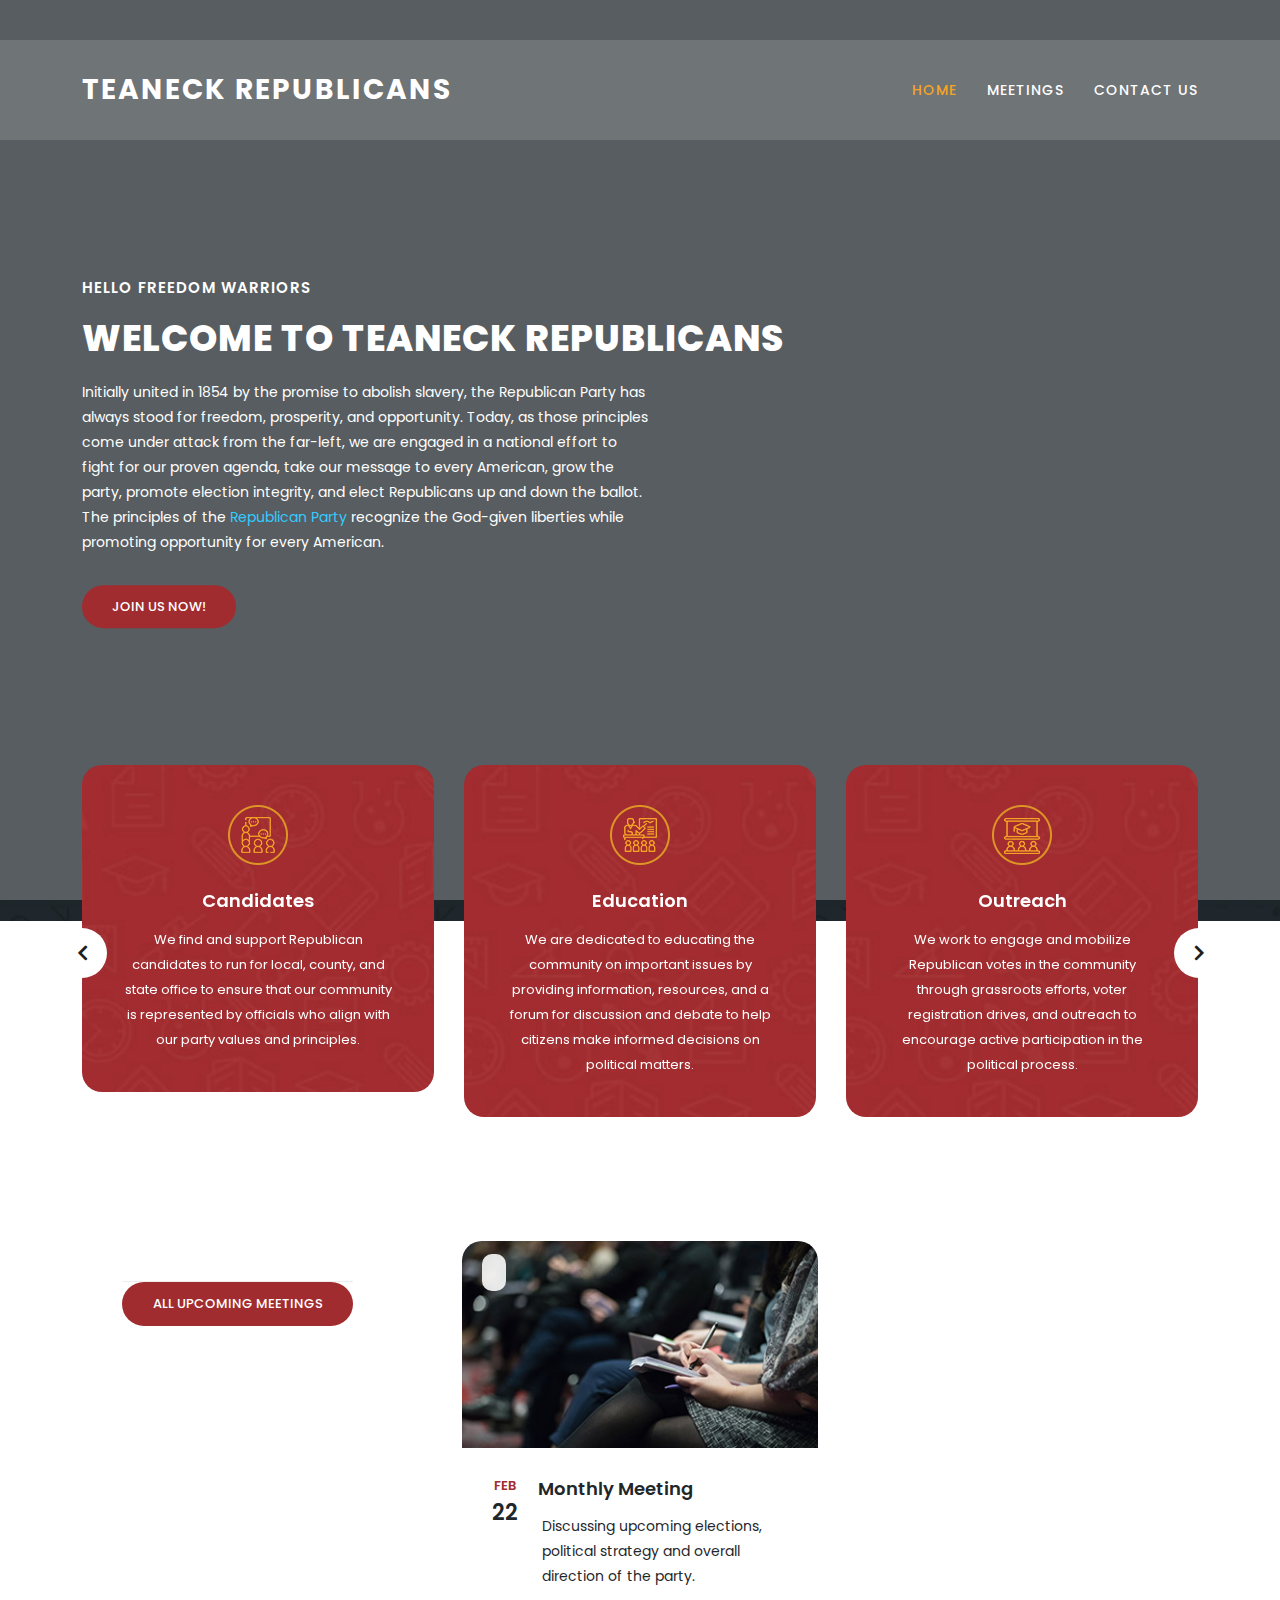
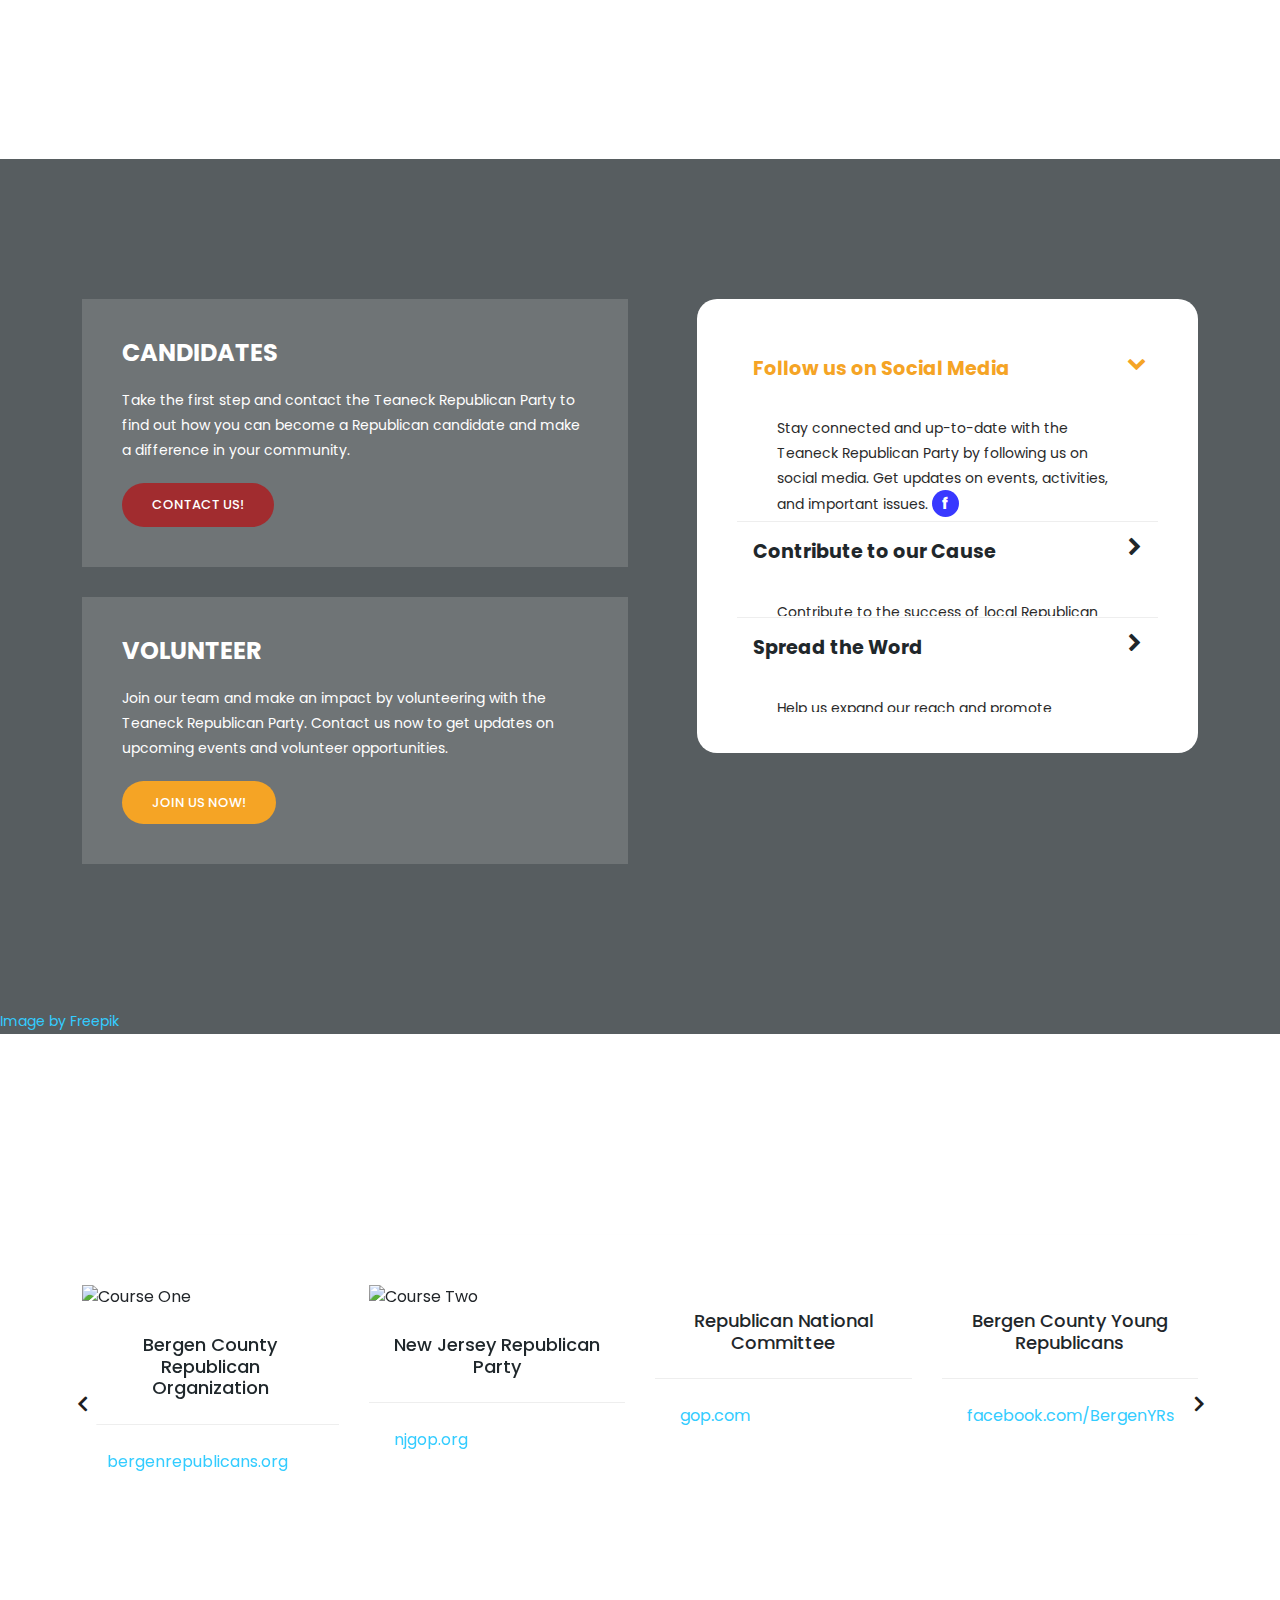
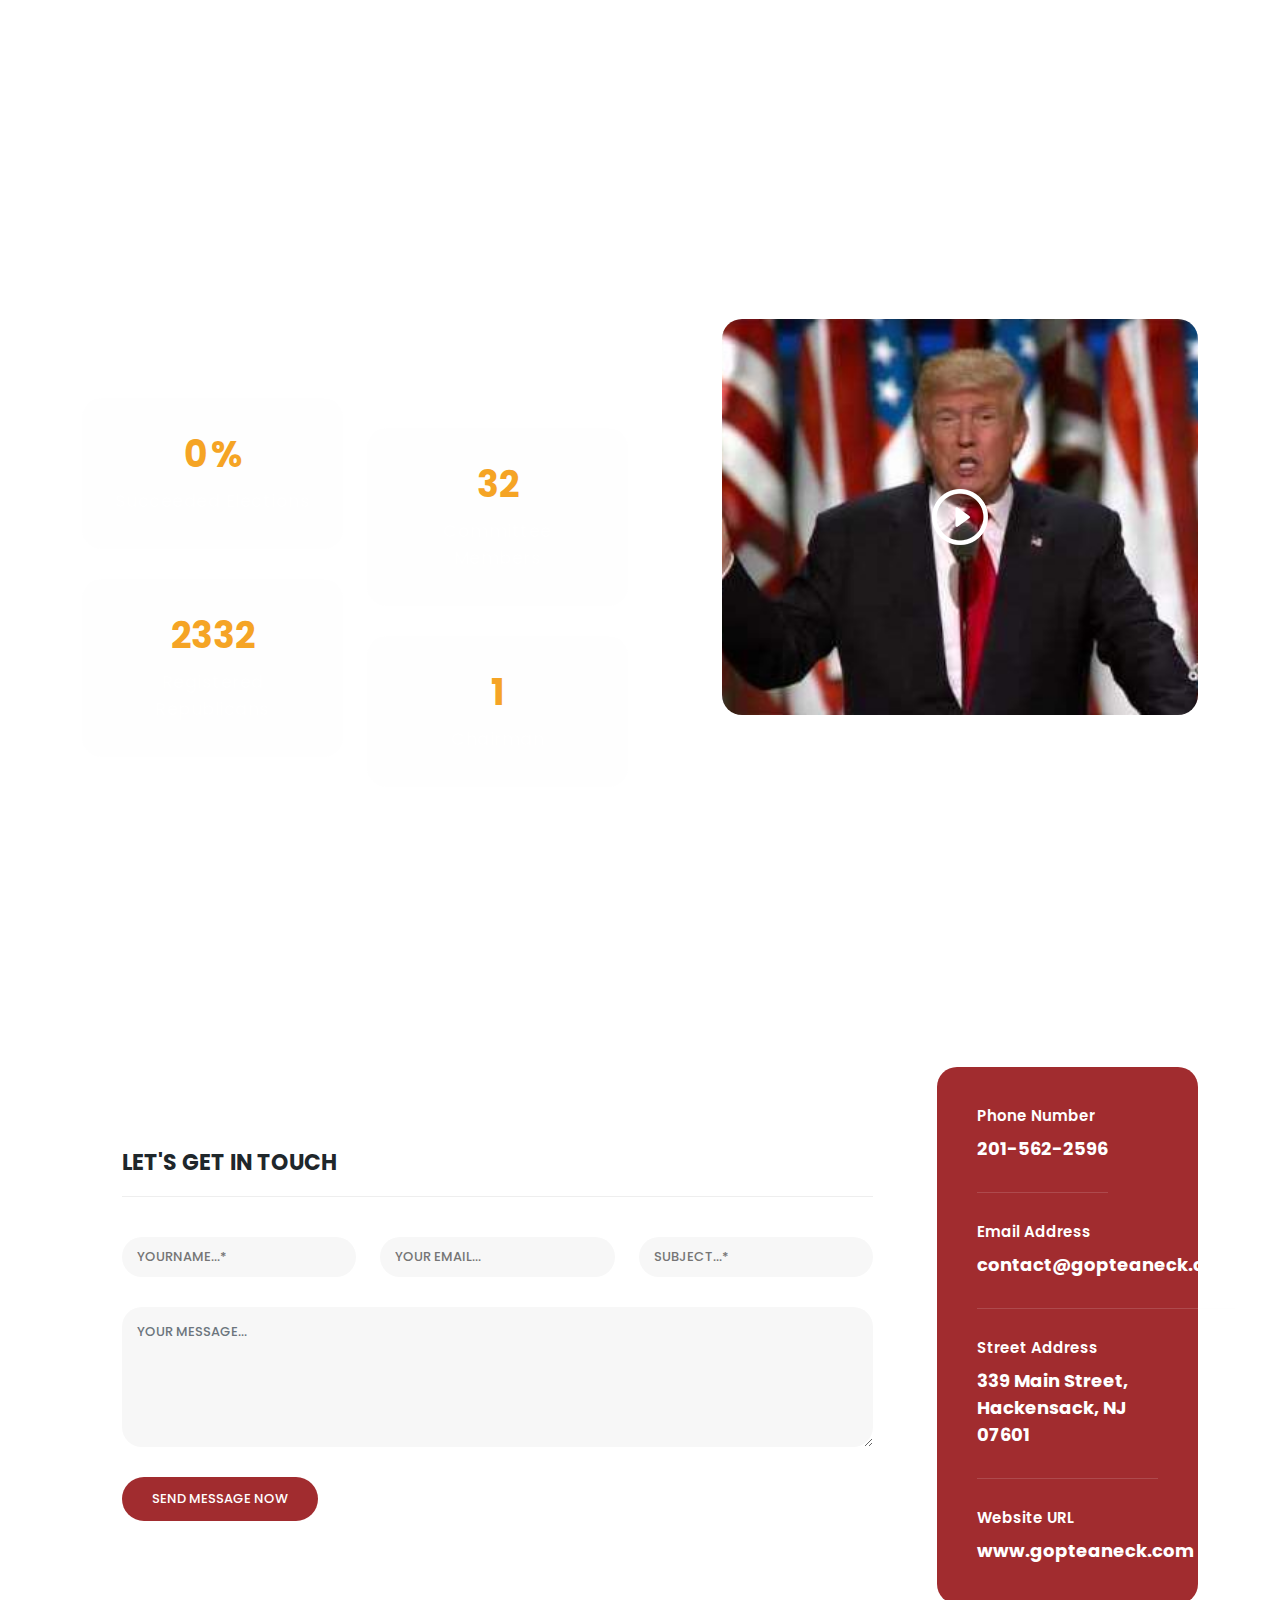
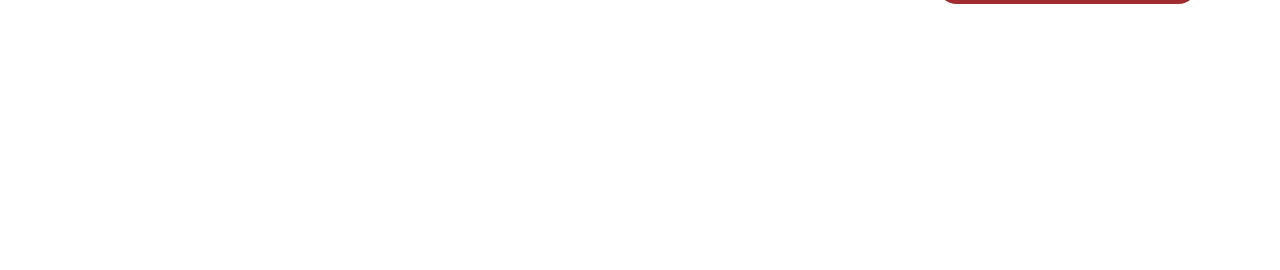
==== index.html @ bc79cfea "Base Meeting Website - missed files" ====
<!DOCTYPE html>
<html lang="en">

  <head>

    <meta charset="utf-8">
    <meta name="viewport" content="width=device-width, initial-scale=1, shrink-to-fit=no">
    <meta name="description" content="">
    <meta name="author" content="Teaneck Republicans">
    <link href="https://fonts.googleapis.com/css?family=Poppins:100,200,300,400,500,600,700,800,900" rel="stylesheet">

    <title>Teaneck Republicans</title>
    <link rel="icon" type="image/x-icon" href="assets/images/favicon.ico">
    <!-- Bootstrap core CSS -->
    <link href="vendor/bootstrap/css/bootstrap.min.css" rel="stylesheet">


    <!-- Additional CSS Files -->
    <link rel="stylesheet" href="assets/css/fontawesome.css">
    <link rel="stylesheet" href="assets/css/templatemo-edu-meeting.css">
    <link rel="stylesheet" href="assets/css/owl.css">
    <link rel="stylesheet" href="assets/css/lightbox.css">
<!--

TemplateMo 569 Edu Meeting

https://templatemo.com/tm-569-edu-meeting

-->
  </head>

<body>



  <!-- ***** Header Area Start ***** -->
  <header class="header-area header-sticky">
      <div class="container">
          <div class="row">
              <div class="col-12">
                  <nav class="main-nav">
                      <!-- ***** Logo Start ***** -->
                      <a href="index.html" class="logo">
                          Teaneck Republicans
                      </a>
                      <!-- ***** Logo End ***** -->
                      <!-- ***** Menu Start ***** -->
                      <ul class="nav">
                          <li class="scroll-to-section"><a href="#top" class="active">Home</a></li>
                          <li><a href="meetings.html">Meetings</a></li>
                          <!-- <li class="scroll-to-section"><a href="#apply">Apply Now</a></li> -->
                          <!-- <li class="has-sub">
                              <a href="javascript:void(0)">Pages</a>
                              <ul class="sub-menu">
                                  <li><a href="meetings.html">Upcoming Meetings</a></li>
                                  <li><a href="meeting-details.html">Meeting Details</a></li>
                              </ul>
                          </li> -->
                          <!-- <li class="scroll-to-section"><a href="#courses">Courses</a></li>  -->
                          <li class="scroll-to-section"><a href="#contact">Contact Us</a></li> 
                      </ul>        
                      <a class='menu-trigger'>
                          <span>Menu</span>
                      </a>
                      <!-- ***** Menu End ***** -->
                  </nav>
              </div>
          </div>
      </div>
  </header>
  <!-- ***** Header Area End ***** -->

  <!-- ***** Main Banner Area Start ***** -->
  <section class="section main-banner" id="top" data-section="section1">
      <video autoplay muted loop id="bg-video">
          <source src="assets/images/USA%20Flag.mp4" type="video/mp4" />
      </video>

      <div class="video-overlay header-text">
          <div class="container">
            <div class="row">
              <div class="col-lg-12">
                <div class="caption">
              <h6>Hello Freedom Warriors</h6>
              <h2>Welcome to Teaneck Republicans</h2>
              <p>Initially united in 1854 by the promise to abolish slavery, the Republican Party has always stood for freedom, prosperity, and opportunity. Today, as those principles come under attack from the far-left, we are engaged in a national effort to fight for our proven agenda, take our message to every American, grow the party, promote election integrity, and elect Republicans up and down the ballot. The principles of the <a rel="nofollow" href="https://www.gop.com/" target="_blank">Republican Party</a> recognize the God-given liberties while promoting opportunity for every American.   </p>
              <div class="main-button-red">
                  <div class="scroll-to-section"><a href="#contact">Join Us Now!</a></div>
              </div>
          </div>
              </div>
            </div>
          </div>
      </div>
  </section>
  <!-- ***** Main Banner Area End ***** -->

  <section class="services">
    <div class="container">
      <div class="row">
        <div class="col-lg-12">
          <div class="owl-service-item owl-carousel">
          
            <div class="item">
              <div class="icon">
                <img src="assets/images/service-icon-01.png" alt="">
              </div>
              <div class="down-content">
                <h4>Candidates</h4>
                <p>We find and support Republican candidates to run for local, county, and state office to ensure that our community is represented by officials who align with our party values and principles.</p>
              </div>
            </div>
            
            <div class="item">
              <div class="icon">
                <img src="assets/images/service-icon-02.png" alt="">
              </div>
              <div class="down-content">
                <h4>Education</h4>
                <p>We are dedicated to educating the community on important issues by providing information, resources, and a forum for discussion and debate to help citizens make informed decisions on political matters.</p>
              </div>
            </div>
            
            <div class="item">
              <div class="icon">
                <img src="assets/images/service-icon-03.png" alt="">
              </div>
              <div class="down-content">
                <h4>Outreach</h4>
                <p>We work to engage and mobilize Republican votes in the community through grassroots efforts, voter registration drives, and outreach to encourage active participation in the political process.</p>
              </div>
            </div>
            
            <div class="item">
              <div class="icon">
                <img src="assets/images/service-icon-02.png" alt="">
              </div>
              <div class="down-content">
                <h4>Meetings</h4>
                <p>We hold meetings on a monthly basis to discuss party business, update members on current events, and provide a forum for members to exchange ideas and viewpoints.</p>
              </div>
            </div>
            
            <div class="item">
              <div class="icon">
                <img src="assets/images/service-icon-03.png" alt="">
              </div>
              <div class="down-content">
                <h4>Advocacy</h4>
                <p>We work closely with elected and party officials to address the concerns and needs of the community and ensure that the community's voice is heard at all levels of government.</p>
              </div>
            </div>
            
          </div>
        </div>
      </div>
    </div>
  </section>

  <section class="upcoming-meetings" id="meetings">
    <div class="container">
      <div class="row">
        <div class="col-lg-12">
          <div class="section-heading">
            <h2>Upcoming Meetings</h2>
          </div>
        </div>
        <div class="col-lg-4">
          <div class="categories">
            <!-- <h4>Meeting Catgories</h4> -->
            <!-- <ul>
              <li><a href="#">Sed tempus enim leo</a></li>
              <li><a href="#">Aenean molestie quis</a></li>
              <li><a href="#">Cras et metus vestibulum</a></li>
              <li><a href="#">Nam et condimentum</a></li>
              <li><a href="#">Phasellus nec sapien</a></li>
            </ul> -->
            <div class="main-button-red" style="margin-top: 0; padding-top: 0;">
              <a href="meetings.html">All Upcoming Meetings</a>
            </div>
          </div>
        </div>
        <div class="col-lg-8">
          <div class="row">
            <div class="col-lg-6">
              <div class="meeting-item">
                <div class="thumb">
                  <div class="price">
                    <span></span>
                  </div>
                  <a href="meeting-details.html"><img src="assets/images/meeting-01.jpg" alt="Lecturer Meeting"></a>
                </div>
                <div class="down-content">
                  <div class="date">
                    <h6>Feb <span>22</span></h6>
                  </div>
                  <a href="meeting-details.html"><h4>Monthly Meeting</h4></a>
                  <p>Discussing upcoming elections, political strategy and overall direction of the party.</p>
                </div>
              </div>
            </div>
            <!-- <div class="col-lg-6">
              <div class="meeting-item">
                <div class="thumb">
                  <div class="price">
                    <span></span>
                  </div>
                  <a href="meeting-details.html"><img src="assets/images/meeting-02.jpg" alt="Online Teaching"></a>
                </div>
                <div class="down-content">
                  <div class="date">
                    <h6>Nov <span>24</span></h6>
                  </div>
                  <a href="meeting-details.html"><h4>Techniques</h4></a>
                  <p>Vayechal Elohim bayom hashvi'i melachto asher asah vayishbot bayom hashvi'i mikol-melachto asher asah<br>Vayevarech Elohim et-yom hashvi'i vayekadesh oto ki vo shavat mikol-melachto asher-bara Elohim la'asot.</p>
                </div>
              </div>
            </div> -->
            <!-- <div class="col-lg-6">
              <div class="meeting-item">
                <div class="thumb">
                  <div class="price">
                    <span></span>
                  </div>
                  <a href="meeting-details.html"><img src="assets/images/meeting-03.jpg" alt="Higher Education"></a>
                </div>
                <div class="down-content">
                  <div class="date">
                    <h6>Nov <span>26</span></h6>
                  </div>
                  <a href="meeting-details.html"><h4>Conference</h4></a>
                  <p>Vayomer Elohim hineh natati lachem et-chol-esev zorea zera asher al-peney kol-ha'arets ve'et-kol-ha'ets asher-bo feri-ets zorea zara lachem yihyeh le-ochlah<br>Ulechol-chayat ha'arets ulechol-of hashamayim ulechol romes al-ha'arets asher-bo nefesh chayah et-kol-yerek esev le'ochlah vayehi-chen.</p>
                </div>
              </div>
            </div> -->
            <!-- <div class="col-lg-6">
              <div class="meeting-item">
                <div class="thumb">
                  <div class="price">
                    <span></span>
                  </div>
                  <a href="meeting-details.html"><img src="assets/images/meeting-04.jpg" alt="Student Training"></a>
                </div>
                <div class="down-content">
                  <div class="date">
                    <h6>Nov <span>30</span></h6>
                  </div>
                  <a href="meeting-details.html"><h4>Student Training Meetup</h4></a>
                  <p>Vayivra Elohim et-ha'adam betsalmo betselem Elohim bara oto zachar unekevah bara otam<br>ayevarech otam Elohim vayomer lahem Elohim peru urevu umil'u et-ha'arets vechiveshuha uredu bidegat hayam uve'of hashamayim uvechol-chayah haromeset al-ha'arets.</p>
                </div>
              </div>
            </div> -->
          </div>
        </div>
      </div>
    </div>
  </section>
 
  <section class="apply-now" id="apply">
    <div class="bg-overlay"></div>
    <div class="container">
      <div class="row">
        <div class="col-lg-6 align-self-center">
          <div class="row">
            <div class="col-lg-12">
              <div class="item">
                <h3>Candidates</h3>
                <p>Take the first step and contact the Teaneck Republican Party to find out how you can become a Republican candidate and make a difference in your community.</p>
                <div class="main-button-red">
                  <div class="scroll-to-section"><a href="#contact">Contact Us!</a></div>
              </div>
              </div>
            </div>
            <div class="col-lg-12">
              <div class="item">
                <h3>Volunteer</h3>
                <p>Join our team and make an impact by volunteering with the Teaneck Republican Party. Contact us now to get updates on upcoming events and volunteer opportunities.</p>
                <div class="main-button-yellow">
                  <div class="scroll-to-section"><a href="#contact">Join Us Now!</a></div>
              </div>
              </div>
            </div>
          </div>
        </div>
        <div class="col-lg-6">
          <div class="accordions is-first-expanded">
            <article class="accordion">
                <div class="accordion-head">
                    <span>Follow us on Social Media</span>
                    <span class="icon">
                        <i class="icon fa fa-chevron-right"></i>
                    </span>
                </div>
                <div class="accordion-body">
                    <div class="content">
                        <p>Stay connected and up-to-date with the Teaneck Republican Party by following us on social media. Get updates on events, activities, and important issues. <a href="https://www.facebook.com/TeaneckRepublican" target="_blank" style="background-color: rgb(56, 56, 255); border-radius: 50%; padding: 2px 10px; color: white; font-weight: 700; font-size: 16px;">f</a></p>
                    </div>
                </div>
            </article>
            <article class="accordion">
                <div class="accordion-head">
                    <span>Contribute to our Cause</span>
                    <span class="icon">
                        <i class="icon fa fa-chevron-right"></i>
                    </span>
                </div>
                <div class="accordion-body">
                    <div class="content">
                        <p>Contribute to the success of local Republican candidates by making a donation to the Teaneck Republican Party. Your support will help us elect officials who align with our party's values and principles.</p>
                    </div>
                </div>
            </article>
            <article class="accordion last-accordion">
                <div class="accordion-head">
                    <span>Spread the Word</span>
                    <span class="icon">
                        <i class="icon fa fa-chevron-right"></i>
                    </span>
                </div>
                <div class="accordion-body">
                    <div class="content">
                        <p>Help us expand our reach and promote Republican values by sharing the Teaneck Republican Party's message with your friends and family. Your support will help us to educate more people about our mission and attract new members.</p>
                    </div>
                </div>
            </article>
            <!-- <article class="accordion last-accordion">
                <div class="accordion-head">
                    <span>Share this to your colleagues</span>
                    <span class="icon">
                        <i class="icon fa fa-chevron-right"></i>
                    </span>
                </div>
                <div class="accordion-body">
                    <div class="content">
                        <p>Maecenas suscipit enim libero, vel lobortis justo condimentum id. Interdum et malesuada fames ac ante ipsum primis in faucibus.<br><br>
                        Sed eleifend metus sit amet magna tristique, posuere laoreet arcu semper. Nulla pellentesque ut tortor sit amet maximus. In eu libero ullamcorper, semper nisi quis, convallis nisi.</p>
                    </div>
                </div>
            </article> -->
        </div>
        </div>
      </div>
    </div>
    <p class="apply-now-attribution"><a href="https://www.freepik.com/free-photo/us-elections-vote-concept-with-flag_10800036.htm" target="_blank">Image by Freepik</a></p>
  </section>

  <section class="our-courses" id="courses">
    <div class="container">
      <div class="row">
        <div class="col-lg-12">
          <div class="section-heading">
            <h2>GOP Communities</h2>
          </div>
        </div>
        <div class="col-lg-12">
          <div class="owl-courses-item owl-carousel">
            <div class="item">
              <img src="https://prod-static.gop.com/media/images/APA_TILE_IMAGE_-_300X230_1659115381.png" alt="Course One">
              <!-- img src="assets/images/course-01.jpg" alt="Course One" -->
              <div class="down-content">
                <h4>Bergen County Republican Organization</h4>
                <div class="info">
                  <div class="row">
                    <div class="col-8">
                      <a href="https://www.bergenrepublicans.org" target="_blank">bergenrepublicans.org</a>
                      <!-- <ul>
                        <li><i class="fa fa-star"></i></li>
                        <li><i class="fa fa-star"></i></li>
                        <li><i class="fa fa-star"></i></li>
                        <li><i class="fa fa-star"></i></li>
                        <li><i class="fa fa-star"></i></li>
                      </ul> -->
                    </div>
                  </div>
                </div>
              </div>
            </div>
            <div class="item">
              <img src="https://prod-static.gop.com/media/images/BLACK_AMERICANS_TILE_IMAGE_-_300X230_1659366635.png" alt="Course Two">
              <div class="down-content">
                <h4>New Jersey Republican Party</h4>
                <div class="info">
                  <div class="row">
                    <div class="col-8">
                      <a href="https://www.njgop.org" target="_blank">njgop.org</a>
                      <!-- <ul>
                        <li><i class="fa fa-star"></i></li>
                        <li><i class="fa fa-star"></i></li>
                        <li><i class="fa fa-star"></i></li>
                      </ul> -->
                    </div>
                  </div>
                </div>
              </div>
            </div>
            <div class="item">
              <img src="https://prod-static.gop.com/media/images/FAITH_TILE_IMAGE_-_300X230_1659115414.png" alt="">
              <div class="down-content">
                <h4>Republican National Committee</h4>
                <div class="info">
                  <div class="row">
                    <div class="col-8">
                      <a href="https://www.gop.com" target="_blank">gop.com</a>
                      <!-- <ul>
                        <li><i class="fa fa-star"></i></li>
                        <li><i class="fa fa-star"></i></li>
                        <li><i class="fa fa-star"></i></li>
                        <li><i class="fa fa-star"></i></li>
                      </ul> -->
                    </div>
                  </div>
                </div>
              </div>
            </div>
            <div class="item">
              <img src="https://prod-static.gop.com/media/images/WOMEN_TILE_IMAGE_-_300X230_1659366677.png" alt="">
              <div class="down-content">
                <h4>Bergen County Young Republicans</h4>
                <div class="info">
                  <div class="row">
                    <div class="col-8">
                      <a href="https://www.facebook.com/BergenYRs" target="_blank">facebook.com/BergenYRs</a>
                      <!-- <ul>
                        <li><i class="fa fa-star"></i></li>
                        <li><i class="fa fa-star"></i></li>
                        <li><i class="fa fa-star"></i></li>
                        <li><i class="fa fa-star"></i></li>
                        <li><i class="fa fa-star"></i></li>
                      </ul> -->
                    </div>
                  </div>
                </div>
              </div>
            </div>
            <div class="item">
              <img src="https://prod-static.gop.com/media/images/Veterans_Community_Center_Tile_-_350x230_1662083586.png" alt="">
              <div class="down-content">
                <h4>Bergen County Women's Republican Club</h4>
                <div class="info">
                  <div class="row">
                    <div class="col-8">
                      <a href="https://bcwrc.com/" target="_blank">bcwrc.com</a>
                      <!-- <ul>
                        <li><i class="fa fa-star"></i></li>
                        <li><i class="fa fa-star"></i></li>
                        <li><i class="fa fa-star"></i></li>
                        <li><i class="fa fa-star"></i></li>
                        <li><i class="fa fa-star"></i></li>
                      </ul> -->
                    </div>
                  </div>
                </div>
              </div>
            </div>
            <!-- <div class="item">
              <img src="https://prod-static.gop.com/media/images/Young_Leaders_Tile_-_350x230_1662054572.png" alt="">
              <div class="down-content">
                <h4>Bereshit bara Elohim et hashamayim ve'et ha'arets</h4>
                <div class="info">
                  <div class="row">
                    <div class="col-8">
                      <ul>
                        <li><i class="fa fa-star"></i></li>
                        <li><i class="fa fa-star"></i></li>
                        <li><i class="fa fa-star"></i></li>
                        <li><i class="fa fa-star"></i></li>
                        <li><i class="fa fa-star"></i></li>
                      </ul>
                    </div>
                  </div>
                </div>
              </div>
            </div> -->
            <!-- <div class="item">
              <img src="assets/images/course-03.jpg" alt="">
              <div class="down-content">
                <h4>Veha'arets hayetah tohu vavohu vechoshech al-peney tehom veruach Elohim merachefet al-peney hamayim</h4>
                <div class="info">
                  <div class="row">
                    <div class="col-8">
                      <ul>
                        <li><i class="fa fa-star"></i></li>
                        <li><i class="fa fa-star"></i></li>
                        <li><i class="fa fa-star"></i></li>
                        <li><i class="fa fa-star"></i></li>
                        <li><i class="fa fa-star"></i></li>
                      </ul>
                    </div>
                  </div>
                </div>
              </div>
            </div> -->
            <!-- <div class="item">
              <img src="assets/images/course-04.jpg" alt="">
              <div class="down-content">
                <h4>Vayomer Elohim yehi-or vayehi-or</h4>
                <div class="info">
                  <div class="row">
                    <div class="col-8">
                      <ul>
                        <li><i class="fa fa-star"></i></li>
                        <li><i class="fa fa-star"></i></li>
                        <li><i class="fa fa-star"></i></li>
                        <li><i class="fa fa-star"></i></li>
                        <li><i class="fa fa-star"></i></li>
                      </ul>
                    </div>

                  </div>
                </div>
              </div>
            </div> -->
            <!-- <div class="item">
              <img src="assets/images/course-01.jpg" alt="">
              <div class="down-content">
                <h4>Vayar Elohim et-ha'or ki-tov vayavdel Elohim beyn ha'or uveyn hachoshech</h4>
                <div class="info">
                  <div class="row">
                    <div class="col-8">
                      <ul>
                        <li><i class="fa fa-star"></i></li>
                        <li><i class="fa fa-star"></i></li>
                        <li><i class="fa fa-star"></i></li>
                        <li><i class="fa fa-star"></i></li>
                        <li><i class="fa fa-star"></i></li>
                      </ul>
                    </div>
                  </div>
                </div>
              </div>
            </div> -->
            <!-- <div class="item">
              <img src="assets/images/course-02.jpg" alt="">
              <div class="down-content">
                <h4>Vayikra Elohim la-or yom velachoshech kara laylah vayehi-erev vayehi-voker yom echad</h4>
                <div class="info">
                  <div class="row">
                    <div class="col-8">
                      <ul>
                        <li><i class="fa fa-star"></i></li>
                        <li><i class="fa fa-star"></i></li>
                        <li><i class="fa fa-star"></i></li>
                        <li><i class="fa fa-star"></i></li>
                        <li><i class="fa fa-star"></i></li>
                      </ul>
                    </div>
                  </div>
                </div>
              </div>
            </div> -->
            <!-- <div class="item">
              <img src="assets/images/course-03.jpg" alt="">
              <div class="down-content">
                <h4>Vayomer Elohim yehi rakia betoch hamayim vyhi mavdil beyn mayim lamayim</h4>
                <div class="info">
                  <div class="row">
                    <div class="col-8">
                      <ul>
                        <li><i class="fa fa-star"></i></li>
                        <li><i class="fa fa-star"></i></li>
                        <li><i class="fa fa-star"></i></li>
                        <li><i class="fa fa-star"></i></li>
                        <li><i class="fa fa-star"></i></li>
                      </ul>
                    </div>
                  </div>
                </div>
              </div>
            </div> -->
            <!-- <div class="item">
              <img src="assets/images/course-04.jpg" alt="">
              <div class="down-content">
                <h4>Vaya'as Elohim et-harakia vayavdel beyn hamayim asher mitachat larakia uveyn hamayim asher me'al larakia vayehi-chen</h4>
                <div class="info">
                  <div class="row">
                    <div class="col-8">
                      <ul>
                        <li><i class="fa fa-star"></i></li>
                        <li><i class="fa fa-star"></i></li>
                        <li><i class="fa fa-star"></i></li>
                        <li><i class="fa fa-star"></i></li>
                        <li><i class="fa fa-star"></i></li>
                      </ul>
                    </div>
                  </div>
                </div>
              </div>
            </div> -->
          </div>
        </div>
      </div>
    </div>
  </section>

  <section class="our-facts">
    <div class="container">
      <div class="row">
        <div class="col-lg-6">
          <div class="row">
            <div class="col-lg-12">
              <h2>A Few Facts About Teaneck Republican Party</h2>
            </div>
            <div class="col-lg-6">
              <div class="row">
                <div class="col-12">
                  <div class="count-area-content percentage">
                    <div class="count-digit">0</div>
                    <div class="count-title">Succeeded Elections</div>
                  </div>
                </div>
                <div class="col-12">
                  <div class="count-area-content">
                    <div class="count-digit">2332</div>
                    <div class="count-title">Registered Republicans</div>
                  </div>
                </div>
              </div>
            </div>
            <div class="col-lg-6">
              <div class="row">
                <div class="col-12">
                  <div class="count-area-content new-students">
                    <div class="count-digit">32</div>
                    <div class="count-title">Committee Members</div>
                  </div>
                </div> 
                <div class="col-12">
                  <div class="count-area-content">
                    <div class="count-digit">1</div>
                    <div class="count-title">Chairman</div>
                  </div>
                </div>
              </div>
            </div>
          </div>
        </div> 
        <div class="col-lg-6 align-self-center">
          <div class="video">
            <a href="https://www.youtube.com/watch?v=pWcez2OwT9s" target="_blank"><img src="assets/images/play-icon.png" alt=""></a>
          </div>
        </div>
      </div>
    </div>
  </section>

  <section class="contact-us" id="contact">
    <div class="container">
      <div class="row">
        <div class="col-lg-9 align-self-center">
          <div class="row">
            <div class="col-lg-12">
              <form id="contact" action="https://airform.io/contact@gopteaneck.com" method="post">
                <div class="row">
                  <div class="col-lg-12">
                    <h2>Let's get in touch</h2>
                  </div>
                  <div class="col-lg-4">
                    <fieldset>
                      <input name="name" type="text" id="name" placeholder="YOURNAME...*" required="">
                    </fieldset>
                  </div>
                  <div class="col-lg-4">
                    <fieldset>
                    <input name="email" type="text" id="email" pattern="[^ @]*@[^ @]*" placeholder="YOUR EMAIL..." required="">
                  </fieldset>
                  </div>
                  <div class="col-lg-4">
                    <fieldset>
                      <input name="subject" type="text" id="subject" placeholder="SUBJECT...*" required="">
                    </fieldset>
                  </div>
                  <div class="col-lg-12">
                    <fieldset>
                      <textarea name="message" type="text" class="form-control" id="message" placeholder="YOUR MESSAGE..." required=""></textarea>
                    </fieldset>
                  </div>
                  <div class="col-lg-12">
                    <fieldset>
                      <button type="submit" id="form-submit" class="button">SEND MESSAGE NOW</button>
                    </fieldset>
                  </div>
                </div>
              </form>
            </div>
          </div>
        </div>
        <div class="col-lg-3">
          <div class="right-info">
            <ul>
              <li>
                <h6>Phone Number</h6>
                <span>201-562-2596</span>
              </li>
              <li>
                <h6>Email Address</h6>
                <span>contact@gopteaneck.com</span>
              </li>
              <li>
                <h6>Street Address</h6>
                <span>339 Main Street, Hackensack, NJ 07601</span>
              </li>
              <li>
                <h6>Website URL</h6>
                <span>www.gopteaneck.com</span>
              </li>
            </ul>
          </div>
        </div>
      </div>
    </div>
    <div class="footer">
      <p>Copyright © 2023 Teaneck Republican Municipal Committee, All Rights Reserved.
          <!-- <br>Design: <a href="https://templatemo.com" target="_parent" title="free css templates">TemplateMo</a></p> -->
    </div>
  </section>

  <!-- Scripts -->
  <!-- Bootstrap core JavaScript -->
    <script src="vendor/jquery/jquery.min.js"></script>
    <script src="vendor/bootstrap/js/bootstrap.bundle.min.js"></script>

    <script src="assets/js/isotope.min.js"></script>
    <script src="assets/js/owl-carousel.js"></script>
    <script src="assets/js/lightbox.js"></script>
    <script src="assets/js/tabs.js"></script>
    <script src="assets/js/video.js"></script>
    <script src="assets/js/slick-slider.js"></script>
    <script src="assets/js/custom.js"></script>
    <script>
        //according to loftblog tut
        $('.nav li:first').addClass('active');

        var showSection = function showSection(section, isAnimate) {
          var
          direction = section.replace(/#/, ''),
          reqSection = $('.section').filter('[data-section="' + direction + '"]'),
          reqSectionPos = reqSection.offset().top - 0;

          if (isAnimate) {
            $('body, html').animate({
              scrollTop: reqSectionPos },
            800);
          } else {
            $('body, html').scrollTop(reqSectionPos);
          }

        };

        var checkSection = function checkSection() {
          $('.section').each(function () {
            var
            $this = $(this),
            topEdge = $this.offset().top - 80,
            bottomEdge = topEdge + $this.height(),
            wScroll = $(window).scrollTop();
            if (topEdge < wScroll && bottomEdge > wScroll) {
              var
              currentId = $this.data('section'),
              reqLink = $('a').filter('[href*=\\#' + currentId + ']');
              reqLink.closest('li').addClass('active').
              siblings().removeClass('active');
            }
          });
        };

        $('.main-menu, .responsive-menu, .scroll-to-section').on('click', 'a', function (e) {
          e.preventDefault();
          showSection($(this).attr('href'), true);
        });

        $(window).scroll(function () {
          checkSection();
        });
    </script>
</body>

</body>
</html>
---- assets/css/templatemo-edu-meeting.css ----
/*

TemplateMo 569 Edu Meeting

https://templatemo.com/tm-569-edu-meeting

*/

/* ---------------------------------------------
Table of contents
------------------------------------------------
01. font & reset css
02. reset
03. global styles
04. header
05. banner
06. features
07. testimonials
08. contact
09. footer
10. preloader
11. search
12. portfolio

--------------------------------------------- */
/* 
---------------------------------------------
font & reset css
--------------------------------------------- 
*/
@import url("https://fonts.googleapis.com/css?family=Poppins:100,200,300,400,500,600,700,800,900");
/* 
---------------------------------------------
reset
--------------------------------------------- 
*/
html, body, div, span, applet, object, iframe, h1, h2, h3, h4, h5, h6, p, blockquote, div
pre, a, abbr, acronym, address, big, cite, code, del, dfn, em, font, img, ins, kbd, q,
s, samp, small, strike, strong, sub, sup, tt, var, b, u, i, center, dl, dt, dd, ol, ul, li,
figure, header, nav, section, article, aside, footer, figcaption {
  margin: 0;
  padding: 0;
  border: 0;
  outline: 0;
}

.clearfix:after {
  content: ".";
  display: block;
  clear: both;
  visibility: hidden;
  line-height: 0;
  height: 0;
}

.clearfix {
  display: inline-block;
}

html[xmlns] .clearfix {
  display: block;
}

* html .clearfix {
  height: 1%;
}

ul, li {
  padding: 0;
  margin: 0;
  list-style: none;
}

header, nav, section, article, aside, footer, hgroup {
  display: block;
}

* {
  box-sizing: border-box;
}

html, body {
  font-family: 'Poppins', sans-serif;
  font-weight: 400;
  background-color: #fff;
  font-size: 16px;
  -ms-text-size-adjust: 100%;
  -webkit-font-smoothing: antialiased;
  -moz-osx-font-smoothing: grayscale;
}

a {
  text-decoration: none !important;
  color: #3CF;
}

a:hover {
	color: #FC3;
}

h1, h2, h3, h4, h5, h6 {
  margin-top: 0px;
  margin-bottom: 0px;
}

ul {
  margin-bottom: 0px;
}

p {
  font-size: 14px;
  line-height: 25px;
  color: #2a2a2a;
}

img {
  width: 100%;
  overflow: hidden;
}

/* 
---------------------------------------------
global styles
--------------------------------------------- 
*/
html,
body {
  background: #fff;
  font-family: 'Poppins', sans-serif;
}

::selection {
  background: #f5a425;
  color: #fff;
}

::-moz-selection {
  background: #f5a425;
  color: #fff;
}

@media (max-width: 991px) {
  html, body {
    overflow-x: hidden;
  }
  .mobile-top-fix {
    margin-top: 30px;
    margin-bottom: 0px;
  }
  .mobile-bottom-fix {
    margin-bottom: 30px;
  }
  .mobile-bottom-fix-big {
    margin-bottom: 60px;
  }
}

.main-button-red a {
  font-size: 13px;
  color: #fff;
  background-color: #a12c2f;
  padding: 12px 30px;
  display: inline-block;
  border-radius: 22px;
  font-weight: 500;
  text-transform: uppercase;
  transition: all .3s;
}

.main-button-red a:hover {
  opacity: 0.9;
}

.main-button-yellow a {
  font-size: 13px;
  color: #fff;
  background-color: #f5a425;
  padding: 12px 30px;
  display: inline-block;
  border-radius: 22px;
  font-weight: 500;
  text-transform: uppercase;
  transition: all .3s;
}

.main-button-yellow a:hover {
  opacity: 0.9;
}

.section-heading h2 {
  line-height: 40px;
  margin-top: 0px;
  margin-bottom: 50px; 
  padding-bottom: 20px;
  border-bottom: 1px solid rgba(250,250,250,0.15);
  font-size: 22px;
  font-weight: 700;
  text-transform: uppercase;
  color: #fff;
}


/* 
---------------------------------------------
header
--------------------------------------------- 
*/

.sub-header {
  background-color: #1f272b;
  position: relative;
  z-index: 1111;
}

.sub-header .left-content p {
  color: #fff;
  padding: 8px 0px;
  font-size: 13px;
}

.sub-header .right-icons {
  text-align: right;
  padding: 8px 0px;
}

.sub-header .right-icons ul li {
  display: inline-block;
  margin-left: 15px;
}

.sub-header .right-icons ul li a {
  color: #fff;
  font-size: 14px;
  transition: all .3s;
}

.sub-header .right-icons ul li a:hover {
  color: #f5a425;
}

.sub-header .left-content p em {
   font-style: normal;
   color: #f5a425;
}

.background-header {
  background-color: #fff!important;
  height: 80px!important;
  position: fixed!important;
  top: 0!important;
  left: 0;
  right: 0;
  box-shadow: 0px 0px 10px rgba(0,0,0,0.15)!important;
}

.background-header .main-nav .nav li a {
  color: #1e1e1e!important;
}

.background-header .logo,
.background-header .main-nav .nav li a {
  color: #1e1e1e!important;
}

.background-header .main-nav .nav li:hover a {
  color: #fb5849!important;
}

.background-header .nav li a.active {
  color: #fb5849!important;
}

.header-area {
  background-color: rgba(250,250,250,0.15);
  position: absolute;
  top: 40px;
  left: 0;
  right: 0;
  z-index: 100;
  -webkit-transition: all .5s ease 0s;
  -moz-transition: all .5s ease 0s;
  -o-transition: all .5s ease 0s;
  transition: all .5s ease 0s;
}

.header-area .main-nav {
  min-height: 80px;
  background: transparent;
}

.header-area .main-nav .logo {
  line-height: 100px;
  color: #fff;
  font-size: 28px;
  font-weight: 700;
  text-transform: uppercase;
  letter-spacing: 2px;
  float: left;
  -webkit-transition: all 0.3s ease 0s;
  -moz-transition: all 0.3s ease 0s;
  -o-transition: all 0.3s ease 0s;
  transition: all 0.3s ease 0s;
}

.background-header .main-nav .logo {
  line-height: 75px;
}

.background-header .nav {
  margin-top: 20px !important;
}

.header-area .main-nav .nav {
  float: right;
  margin-top: 30px;
  margin-right: 0px;
  background-color: transparent;
  -webkit-transition: all 0.3s ease 0s;
  -moz-transition: all 0.3s ease 0s;
  -o-transition: all 0.3s ease 0s;
  transition: all 0.3s ease 0s;
  position: relative;
  z-index: 999;
}

.header-area .main-nav .nav li {
  padding-left: 15px;
  padding-right: 15px;
}

.header-area .main-nav .nav li:last-child {
  padding-right: 0px;
}

.header-area .main-nav .nav li a {
  display: block;
  font-weight: 500;
  font-size: 14px;
  text-transform: uppercase;
  color: #fff;
  -webkit-transition: all 0.3s ease 0s;
  -moz-transition: all 0.3s ease 0s;
  -o-transition: all 0.3s ease 0s;
  transition: all 0.3s ease 0s;
  height: 40px;
  line-height: 40px;
  border: transparent;
  letter-spacing: 1px;
}

.header-area .main-nav .nav li:hover a,
.header-area .main-nav .nav li a.active {
  color: #f5a425!important;
}

.background-header .main-nav .nav li:hover a,
.background-header .main-nav .nav li a.active {
  color: #f5a425!important;
  opacity: 1;
}

.header-area .main-nav .nav li.has-sub {
  position: relative;
  padding-right: 15px;
}

.header-area .main-nav .nav li.has-sub:after {
  font-family: FontAwesome;
  content: "\f107";
  font-size: 12px;
  color: #fff;
  position: absolute;
  right: 5px;
  top: 12px;
}

.background-header .main-nav .nav li.has-sub:after {
  color: #1e1e1e;
}

.header-area .main-nav .nav li.has-sub ul.sub-menu {
  position: absolute;
  width: 200px;
  box-shadow: 0 2px 28px 0 rgba(0, 0, 0, 0.06);
  overflow: hidden;
  top: 40px;
  opacity: 0;
  transition: all .3s;
  transform: translateY(+2em);
  visibility: hidden;
  z-index: -1;
}

.header-area .main-nav .nav li.has-sub ul.sub-menu li {
  margin-left: 0px;
  padding-left: 0px;
  padding-right: 0px;
}

.header-area .main-nav .nav li.has-sub ul.sub-menu li a {
  opacity: 1;
  display: block;
  background: #f7f7f7;
  color: #2a2a2a!important;
  padding-left: 20px;
  height: 40px;
  line-height: 40px;
  -webkit-transition: all 0.3s ease 0s;
  -moz-transition: all 0.3s ease 0s;
  -o-transition: all 0.3s ease 0s;
  transition: all 0.3s ease 0s;
  position: relative;
  font-size: 13px;
  font-weight: 400;
  border-bottom: 1px solid #eee;
}

.header-area .main-nav .nav li.has-sub ul li a:hover {
  background: #fff;
  color: #f5a425!important;
  padding-left: 25px;
}

.header-area .main-nav .nav li.has-sub ul li a:hover:before {
  width: 3px;
}

.header-area .main-nav .nav li.has-sub:hover ul.sub-menu {
  visibility: visible;
  opacity: 1;
  z-index: 1;
  transform: translateY(0%);
  transition-delay: 0s, 0s, 0.3s;
}

.header-area .main-nav .menu-trigger {
  cursor: pointer;
  display: block;
  position: absolute;
  top: 33px;
  width: 32px;
  height: 40px;
  text-indent: -9999em;
  z-index: 99;
  right: 40px;
  display: none;
}

.background-header .main-nav .menu-trigger {
  top: 23px;
}

.header-area .main-nav .menu-trigger span,
.header-area .main-nav .menu-trigger span:before,
.header-area .main-nav .menu-trigger span:after {
  -moz-transition: all 0.4s;
  -o-transition: all 0.4s;
  -webkit-transition: all 0.4s;
  transition: all 0.4s;
  background-color: #1e1e1e;
  display: block;
  position: absolute;
  width: 30px;
  height: 2px;
  left: 0;
}

.background-header .main-nav .menu-trigger span,
.background-header .main-nav .menu-trigger span:before,
.background-header .main-nav .menu-trigger span:after {
  background-color: #1e1e1e;
}

.header-area .main-nav .menu-trigger span:before,
.header-area .main-nav .menu-trigger span:after {
  -moz-transition: all 0.4s;
  -o-transition: all 0.4s;
  -webkit-transition: all 0.4s;
  transition: all 0.4s;
  background-color: #1e1e1e;
  display: block;
  position: absolute;
  width: 30px;
  height: 2px;
  left: 0;
  width: 75%;
}

.background-header .main-nav .menu-trigger span:before,
.background-header .main-nav .menu-trigger span:after {
  background-color: #1e1e1e;
}

.header-area .main-nav .menu-trigger span:before,
.header-area .main-nav .menu-trigger span:after {
  content: "";
}

.header-area .main-nav .menu-trigger span {
  top: 16px;
}

.header-area .main-nav .menu-trigger span:before {
  -moz-transform-origin: 33% 100%;
  -ms-transform-origin: 33% 100%;
  -webkit-transform-origin: 33% 100%;
  transform-origin: 33% 100%;
  top: -10px;
  z-index: 10;
}

.header-area .main-nav .menu-trigger span:after {
  -moz-transform-origin: 33% 0;
  -ms-transform-origin: 33% 0;
  -webkit-transform-origin: 33% 0;
  transform-origin: 33% 0;
  top: 10px;
}

.header-area .main-nav .menu-trigger.active span,
.header-area .main-nav .menu-trigger.active span:before,
.header-area .main-nav .menu-trigger.active span:after {
  background-color: transparent;
  width: 100%;
}

.header-area .main-nav .menu-trigger.active span:before {
  -moz-transform: translateY(6px) translateX(1px) rotate(45deg);
  -ms-transform: translateY(6px) translateX(1px) rotate(45deg);
  -webkit-transform: translateY(6px) translateX(1px) rotate(45deg);
  transform: translateY(6px) translateX(1px) rotate(45deg);
  background-color: #1e1e1e;
}

.background-header .main-nav .menu-trigger.active span:before {
  background-color: #1e1e1e;
}

.header-area .main-nav .menu-trigger.active span:after {
  -moz-transform: translateY(-6px) translateX(1px) rotate(-45deg);
  -ms-transform: translateY(-6px) translateX(1px) rotate(-45deg);
  -webkit-transform: translateY(-6px) translateX(1px) rotate(-45deg);
  transform: translateY(-6px) translateX(1px) rotate(-45deg);
  background-color: #1e1e1e;
}

.background-header .main-nav .menu-trigger.active span:after {
  background-color: #1e1e1e;
}

.header-area.header-sticky {
  min-height: 80px;
}

.header-area .nav {
  margin-top: 30px;
}

.header-area.header-sticky .nav li a.active {
  color: #f5a425;
}

@media (max-width: 1200px) {
  .header-area .main-nav .nav li {
    padding-left: 7px;
    padding-right: 7px;
  }
  .header-area .main-nav:before {
    display: none;
  }
}

@media (max-width: 767px) {
  .header-area .main-nav .logo {
    color: #1e1e1e;
  }
  .header-area.header-sticky .nav li a:hover,
  .header-area.header-sticky .nav li a.active {
    color: #f5a425!important;
    opacity: 1;
  }
  .header-area.header-sticky .nav li.search-icon a {
    width: 100%;
  }
  .header-area {
    background-color: #f7f7f7;
    padding: 0px 15px;
    height: 100px;
    box-shadow: none;
    text-align: center;
  }
  .header-area .container {
    padding: 0px;
  }
  .header-area .logo {
    margin-left: 30px;
  }
  .header-area .menu-trigger {
    display: block !important;
  }
  .header-area .main-nav {
    overflow: hidden;
  }
  .header-area .main-nav .nav {
    float: none;
    width: 100%;
    display: none;
    -webkit-transition: all 0s ease 0s;
    -moz-transition: all 0s ease 0s;
    -o-transition: all 0s ease 0s;
    transition: all 0s ease 0s;
    margin-left: 0px;
  }
  .header-area .main-nav .nav li:first-child {
    border-top: 1px solid #eee;
  }
  .header-area.header-sticky .nav {
    margin-top: 100px !important;
  }
  .header-area .main-nav .nav li {
    width: 100%;
    background: #fff;
    border-bottom: 1px solid #eee;
    padding-left: 0px !important;
    padding-right: 0px !important;
  }
  .header-area .main-nav .nav li a {
    height: 50px !important;
    line-height: 50px !important;
    padding: 0px !important;
    border: none !important;
    background: #f7f7f7 !important;
    color: #191a20 !important;
  }
  .header-area .main-nav .nav li a:hover {
    background: #eee !important;
    color: #f5a425!important;
  }
  .header-area .main-nav .nav li.has-sub ul.sub-menu {
    position: relative;
    visibility: inherit;
    opacity: 1;
    z-index: 1;
    transform: translateY(0%);
    top: 0px;
    width: 100%;
    box-shadow: none;
    height: 0px;
    transition: all 0s;
  }
  .header-area .main-nav .nav li.submenu ul li a {
    font-size: 12px;
    font-weight: 400;
  }
  .header-area .main-nav .nav li.submenu ul li a:hover:before {
    width: 0px;
  }
  .header-area .main-nav .nav li.has-sub ul.sub-menu {
    height: auto;
  }
  .header-area .main-nav .nav li.has-sub:after {
    color: #3B566E;
    right: 30px;
    font-size: 14px;
    top: 15px;
  }
  .header-area .main-nav .nav li.submenu:hover ul, .header-area .main-nav .nav li.submenu:focus ul {
    height: 0px;
  }
}

@media (min-width: 767px) {
  .header-area .main-nav .nav {
    display: flex !important;
  }
}


/* 
---------------------------------------------
banner
--------------------------------------------- 
*/

.main-banner {
  position: relative;
  max-height: 100%;
  overflow: hidden;
  margin-bottom: -7px;
}

#bg-video {
    min-width: 100%;
    min-height: 100vh;
    max-width: 100%;
    max-height: 100vh;
    object-fit: cover;
    z-index: -1;
}

#bg-video::-webkit-media-controls {
    display: none !important;
}

.video-overlay {
    position: absolute;
    background-color: rgba(31,39,43,0.75);
    top: 0;
    left: 0;
    bottom: 0;
    right: 0;
    width: 100%;
}

.main-banner .caption {
  position: absolute;
  top: 50%;
  transform: translateY(-50%);
}

.main-banner .caption h6 {
  margin-top: 0px;
  font-size: 15px;
  text-transform: uppercase;
  font-weight: 600;
  color: #fff;
  letter-spacing: 1px;
}

.main-banner .caption h2 {
  margin-top: 20px;
  margin-bottom: 20px;
  font-size: 36px;
  text-transform: uppercase;
  font-weight: 800;
  color: #fff;
  letter-spacing: 1px;
}

.main-banner .caption h2 em {
  font-style: normal;
  color: #f5a425;
  font-weight: 900;
}

.main-banner .caption p {
  color: #fff;
  font-size: 14px;
  max-width: 570px;
}

.main-banner .caption .main-button-red {
  margin-top: 30px;
}

@media screen and (max-width: 767px) {

  .main-banner .caption h6 {
    font-weight: 500;
  }

  .main-banner .caption h2 {
    font-size: 36px;
  }

}


/*
---------------------------------------------
services
---------------------------------------------
*/

.services {
  margin-top: -135px;
  position: absolute;
  width: 100%;
}

.services .item {
  background-image: url(../images/service-item-bg.jpg);
  background-repeat: no-repeat;
  background-size: cover;
  background-position: center center;
  border-radius: 20px;
  text-align: center;
  color: #fff;
  padding: 40px;
}

.services .item .icon {
  max-width: 60px;
  margin: 0 auto;
}

.services .item h4 {
  margin-top: 25px;
  margin-bottom: 15px;
  font-size: 18px;
  font-weight: 600;
}

.services .item p {
  color: #fff;
  font-size: 13px;
}

.services .owl-nav {
  display: inline-block !important;
  text-align: center;
  position: absolute;
  width: 100%;
  top: 50%;
  transform: translateY(-25px);
}
    
.services .owl-nav .owl-prev{
  margin-right: 10px;
  outline: none;
  position: absolute;
  left: -80px;
}

.services .owl-nav .owl-prev span,
.services .owl-nav .owl-next span {
  opacity: 0;
}

.services .owl-nav .owl-prev:before {
  display: inline-block;
  font-family: 'FontAwesome';
  color: #1e1e1e;
  font-size: 25px;
  font-weight: 700;
  content: '\f104';
  background-color: #fff;
  width: 50px;
  height: 50px;
  border-radius: 50%;
  line-height: 50px;
}

.services .owl-nav .owl-prev {
  opacity: 1;
  transition: all .5s;
}

.services .owl-nav .owl-prev:hover {
  opacity: 0.9;
}

.services .owl-nav .owl-next {
  opacity: 1;
  transition: all .5s;
}

.services .owl-nav .owl-next:hover {
  opacity: 0.9;
}

.services .owl-nav .owl-next{
  margin-left: 10px;
  outline: none;
  position: absolute;
  right: -85px;
}

.services .owl-nav .owl-next:before {
  display: inline-block;
  font-family: 'FontAwesome';
  color: #1e1e1e;
  font-size: 25px;
  font-weight: 700;
  content: '\f105';
  background-color: #fff;
  width: 50px;
  height: 50px;
  border-radius: 50%;
  line-height: 50px;
}


/*
---------------------------------------------
upcoming meetings
---------------------------------------------
*/

section.upcoming-meetings {
  background-image: url(../images/meetings-bg.jpg);
  background-position: center center;
  background-attachment: fixed;
  background-repeat: no-repeat;
  background-size: cover;
  padding-top: 230px;
  padding-bottom: 110px;
}

section.upcoming-meetings .section-heading {
  text-align: center;
}

section.upcoming-meetings .categories {
  background-color: #fff;
  border-radius: 20px;
  padding: 40px;
  margin-right: 45px;
}

section.upcoming-meetings .categories h4 {
  font-size: 18px;
  font-weight: 600;
  color: #1f272b;
  margin-bottom: 30px;
  padding-bottom: 20px;
  border-bottom: 1px solid #eee;
}

section.upcoming-meetings .categories ul li {
  display: inline-block;
  margin-bottom: 15px;
}

section.upcoming-meetings .categories ul li a {
  font-size: 15px;
  color: #1f272b;
  font-weight: 500;
  transition: all .3s;
}

section.upcoming-meetings .categories ul li a:hover {
  color: #a12c2f;
}

section.upcoming-meetings .categories .main-button-red {
  border-top: 1px solid #eee;
  padding-top: 30px;
  margin-top: 15px;
}

section.upcoming-meetings .categories .main-button-red a {
  width: 100%;
  text-align: center;
}

.meeting-item {
  margin-bottom: 30px;
}

.meeting-item .thumb {
  position: relative;
}

.meeting-item .thumb img {
  border-top-right-radius: 20px;
  border-top-left-radius: 20px;
}

.meeting-item .thumb .price {
  position: absolute;
  left: 20px;
  top: 20px;
}

.meeting-item .thumb .price span {
  font-size: 16px;
  color: #1f272b;
  font-weight: 600;
  background-color: rgba(250,250,250,0.9);
  padding: 7px 12px;
  border-radius: 10px;
}

.meeting-item .down-content {
  background-color: #fff;
  padding: 30px;
  border-bottom-right-radius: 20px;
  border-bottom-left-radius: 20px;
}

.meeting-item .down-content .date {
  float: left;
  text-align: center;
  display: inline-block;
  margin-right: 20px;
}

.meeting-item .down-content .date h6 {
  font-size: 13px;
  text-transform: uppercase;
  font-weight: 600;
  color: #a12c2f;
}

.meeting-item .down-content .date span {
  display: block;
  color: #1f272b;
  font-size: 22px;
  margin-top: 7px;
}

.meeting-item .down-content h4 {
  font-size: 18px;
  color: #1f272b;
  font-weight: 600;
  display: inline-block;
  margin-bottom: 15px;
}

.meeting-item .down-content p {
  margin-left: 50px;
  color: #1f272b;
  font-size: 14px;
}



/*
---------------------------------------------
apply now
---------------------------------------------
*/

section.apply-now {
  position: relative;
  background-image: url(../images/us-vote-pin.jpg);
  background-position: center center;
  background-attachment: fixed;
  background-repeat: no-repeat;
  background-size: cover;
  padding: 140px 0px;
}

.bg-overlay {
  position: absolute;
  width: 100%;
  height: 100%;
  top: 0;
  background: rgba(31,39,43,0.75);
  z-index: 0;
}

section.apply-now .container {
  position: relative;
  z-index: 1;
}

section.apply-now .item {
  background-color: rgba(250,250,250,0.15);
  padding: 40px;
  margin-bottom: 30px;
}

section.apply-now .item h3 {
  color: #fff;
  text-transform: uppercase;
  font-size: 24px;
  font-weight: 700;
  margin-bottom: 20px;
}

section.apply-now .item p {
  color: #fff;
  margin-bottom: 20px;
}

.accordions {
  border-radius: 20px;
  padding: 40px;
  background-color: #fff;
  margin-left: 45px;
}
.accordions .accordion {
  border-bottom: 1px solid #eee;
}
.accordions .last-accordion {
  border-bottom: none;
}
.accordion-head {
  padding: 20px;  
  font-size: 18px;
  font-weight: 700;
  color: #1f272b;
  cursor: pointer;
  transition: color 200ms ease-in-out;
  border-bottom: 1px solid #fff;
}

.apply-now-attribution {
  position: absolute;
  bottom: 0;
  z-index: 1;
}

@media screen and (min-width: 768px) {
  .accordion-head {
    padding: 1rem;
    font-size: 1.2rem;
  }
}
.accordion-head .icon {
  float: right;
  transition: transform 200ms ease-in-out;
}
.accordion-head.is-open {
  color: #f5a425;
  border-bottom: none;
}
.accordion-head.is-open .icon {
  transform: rotate(45deg);
}
.accordion-body {
  overflow: hidden;
  height: 0;
  transition: height 300ms ease-in-out;
  border-bottom: 1px solid #fff;
}
.accordion-body > .content {
  padding: 20px;
  padding-top: 0;
}


/* 
---------------------------------------------
courses
--------------------------------------------- 
*/

section.our-courses {
  background-image: url(../images/meetings-bg.jpg);
  background-position: center center;
  background-attachment: fixed;
  background-repeat: no-repeat;
  background-size: cover;
  padding-top: 140px;
  padding-bottom: 130px;
}

.our-courses .item .down-content {
  background-color: #fff;
}

.our-courses .item .down-content h4 {
  padding: 25px;
  font-size: 18px;
  color: #1f272b;
  text-align: center; 
  border-bottom: 1px solid #eee;
}

.our-courses .item .down-content .info {
  padding: 25px;
}

.our-courses .item .down-content .info ul li {
  display: inline-block;
  margin-right: 1px;
}

.our-courses .item .down-content .info ul li i {
  color: #f5a425;
  font-size: 14px;
}

.our-courses .item .down-content .info span {
  color: #a12c2f;
  font-size: 15px;
  font-weight: 600;
  text-align: right;
  display: inline-block;
  width: 100%;
}

.our-courses .owl-nav {
  text-align: center;
  position: absolute;
  width: 100%;
  top: 50%;
  transform: translateY(-45px);
}

.our-courses .owl-dots {
  display: inline-block;
  text-align: center;
  width: 100%;
  margin-top: 40px;
}

.our-courses .owl-dots .owl-dot {
  transition: all .5s;
  width: 7px;
  height: 7px;
  background-color: #fff;
  margin: 0px 5px;
  border-radius: 50%;
  outline: none;
}

.our-courses .owl-dots .active {
  width: 24px;
  height: 8px;
  border-radius: 4px;
}
    
.our-courses .owl-nav .owl-prev{
  margin-right: 10px;
  outline: none;
  position: absolute;
  left: -80px;
}

.our-courses .owl-nav .owl-prev span,
.our-courses .owl-nav .owl-next span {
  opacity: 0;
}

.our-courses .owl-nav .owl-prev:before {
  display: inline-block;
  font-family: 'FontAwesome';
  color: #1e1e1e;
  font-size: 25px;
  font-weight: 700;
  content: '\f104';
  background-color: #fff;
  width: 50px;
  height: 50px;
  border-radius: 50%;
  line-height: 50px;
}

.our-courses .owl-nav .owl-prev {
  opacity: 1;
  transition: all .5s;
}

.our-courses .owl-nav .owl-prev:hover {
  opacity: 0.9;
}

.our-courses .owl-nav .owl-next {
  opacity: 1;
  transition: all .5s;
}

.our-courses .owl-nav .owl-next:hover {
  opacity: 0.9;
}

.our-courses .owl-nav .owl-next{
  margin-left: 10px;
  outline: none;
  position: absolute;
  right: -85px;
}

.our-courses .owl-nav .owl-next:before {
  display: inline-block;
  font-family: 'FontAwesome';
  color: #1e1e1e;
  font-size: 25px;
  font-weight: 700;
  content: '\f105';
  background-color: #fff;
  width: 50px;
  height: 50px;
  border-radius: 50%;
  line-height: 50px;
}


/*
---------------------------------------------
our facts
---------------------------------------------
*/

section.our-facts {
  background-image: url(../images/USA_flag.jpg);
  background-position: center center;
  background-attachment: fixed;
  background-repeat: no-repeat;
  background-size: cover;
  padding: 140px 0px 125px 0px;
}

section.our-facts h2 {
  font-size: 38px;
  color: #fff;
  line-height: 50px;
  font-weight: 700;
  letter-spacing: 0.5px;
  margin-bottom: 50px;
}

.count-area-content {
  text-align: center;
  background-color: rgba(250,250,250,0.15);
  border-radius: 20px;
  padding: 25px 30px 35px 30px;
  margin: 15px 0px;
}

.percentage .count-digit:after {
  content: '%';
  margin-left: 3px;
}

.count-digit {
    margin: 5px 0px;
    color: #f5a425;
    font-weight: 700;
    font-size: 36px;
}
.count-title {
    font-size: 18px;
    font-weight: 500;
    color: #fff;
    letter-spacing: 0.5px;
}

.new-students {
  margin-top: 45px;
}

section.our-facts .video {
  text-align: center;
  margin-left: 70px;
  /* background-image: url(../images/video-item-bg.jpg); */
  background-image: url(../images/trumpthumbnail.jpg);
  background-repeat: no-repeat;
  background-position: center center;
  background-size: cover;
  border-radius: 20px;
}

section.our-facts .video img {
  padding: 170px 0px;
  max-width: 56px;
}


/* 
---------------------------------------------
contact us
--------------------------------------------- 
*/

section.contact-us {
  background-image: url(../images/meetings-bg.jpg);
  background-position: center center;
  background-attachment: fixed;
  background-repeat: no-repeat;
  background-size: cover;
  padding: 140px 0px 0px 0px;
}

section.contact-us #contact {
  background-color: #fff;
  border-radius: 20px;
  padding: 40px;
}

section.contact-us #contact h2 {
  text-transform: uppercase;
  color: #1f272b;
  border-bottom: 1px solid #eee;
  margin-bottom: 40px;
  padding-bottom: 20px;
  font-size: 22px;
  font-weight: 700;
}

section.contact-us #contact input {
  width: 100%;
  height: 40px;
  border-radius: 20px;
  background-color: #f7f7f7;
  outline: none;
  border: none;
  box-shadow: none;
  font-size: 13px;
  font-weight: 500;
  color: #7a7a7a;
  padding: 0px 15px;
  margin-bottom: 30px;
}

section.contact-us #contact textarea {
  width: 100%;
  min-height: 140px;
  max-height: 180px;
  border-radius: 20px;
  background-color: #f7f7f7;
  outline: none;
  border: none;
  box-shadow: none;
  font-size: 13px;
  font-weight: 500;
  color: #7a7a7a;
  padding: 15px;
  margin-bottom: 30px;
}

section.contact-us #contact button {
  font-size: 13px;
  color: #fff;
  background-color: #a12c2f;
  padding: 12px 30px;
  display: inline-block;
  border-radius: 22px;
  font-weight: 500;
  text-transform: uppercase;
  transition: all .3s;
  border: none;
  outline: none;
}

section.contact-us #contact button:hover {
  opacity: 0.9;
}

section.contact-us .right-info {
  background-color: #a12c2f;
  border-radius: 20px;
  padding: 40px;
}

section.contact-us .right-info ul li {
  display: inline-block;
  border-bottom: 1px solid rgba(250,250,250,0.15);
  margin-bottom: 30px;
  padding-bottom: 30px;
}

section.contact-us .right-info ul li:last-child {
  margin-bottom: 0;
  padding-bottom: 0;
  border-bottom: none;
}

section.contact-us .right-info ul li h6 {
  color: #fff;
  font-size: 15px;
  font-weight: 600;
  margin-bottom: 10px;
}

section.contact-us .right-info ul li span {
  display: block;
  font-size: 18px;
  color: #fff;
  font-weight: 700;
}

.footer {
  text-align: center;
  margin-top: 140px;
  border-top: 1px solid rgba(250,250,250,0.15);
  padding: 50px 0px;
}
.footer p {
  text-transform: uppercase;
  font-size: 14px;
  color: #fff;
}

.footer p a {
  color: #f5a425;
}


/*
---------------------------------------------
heading page
---------------------------------------------
*/

section.heading-page {
  background-image: url(../images/heading-bg.jpg);
  background-position: center center;
  background-repeat: no-repeat;
  background-size: cover;
  padding-top: 230px;
  padding-bottom: 110px;
  text-align: center;
}

section.heading-page h6 {
  margin-top: 0px;
  font-size: 15px;
  text-transform: uppercase;
  font-weight: 600;
  color: #fff;
  letter-spacing: 1px;
}

section.heading-page h2 {
  margin-top: 20px;
  margin-bottom: 20px;
  font-size: 36px;
  text-transform: uppercase;
  font-weight: 800;
  color: #fff;
  letter-spacing: 1px;
}


/*
---------------------------------------------
upcoming meetings page
---------------------------------------------
*/

section.meetings-page {
  background-image: url(../images/meetings-page-bg.jpg);
  background-position: center center;
  background-attachment: fixed;
  background-repeat: no-repeat;
  background-size: cover;
  padding-top: 140px;
  padding-bottom: 0px;
}

section.meetings-page .filters {
  text-align: center;
  margin-bottom: 60px;
}

section.meetings-page .filters li {
  font-size: 13px;
  color: #a12c2f;
  background-color: #fff;
  padding: 11px 30px;
  display: inline-block;
  border-radius: 22px;
  font-weight: 600;
  text-transform: uppercase;
  transition: all .3s;
  cursor: pointer;
  margin: 0px 3px;
}

section.meetings-page .filters ul li.active,
section.meetings-page .filters ul li:hover {
  background-color: #a12c2f;
  color: #fff;
}

section.meetings-page .pagination {
  text-align: center;
  width: 100%;
  margin-top: 30px;
  display: inline-block;
}

section.meetings-page .pagination ul li {
  display: inline-block;
}

section.meetings-page .pagination ul li a {
  width: 40px;
  height: 40px;
  background-color: #fff;
  border-radius: 10px;
  color: #1f272b;
  display: inline-block;
  text-align: center;
  line-height: 40px;
  font-weight: 600;
  font-size: 15px;
  transition: all .3s;
}

section.meetings-page .main-button-red {
  text-align: center;
}

section.meetings-page .main-button-red a {
  padding: 12px 60px;
  text-align: center;
  margin-top: 30px;
}

section.meetings-page .pagination ul li.active a,
section.meetings-page .pagination ul li a:hover {
  background-color: #a12c2f;
  color: #fff;
}

.meeting-single-item .thumb {
  position: relative;
}

.meeting-single-item .thumb img {
  border-top-right-radius: 20px;
  border-top-left-radius: 20px;
}

.meeting-single-item .thumb .price {
  position: absolute;
  left: 20px;
  top: 20px;
}

.meeting-single-item .thumb .price span {
  font-size: 16px;
  color: #1f272b;
  font-weight: 600;
  background-color: rgba(250,250,250,0.9);
  padding: 7px 12px;
  border-radius: 10px;
}

.meeting-single-item .down-content {
  background-color: #fff;
  padding: 40px;
  border-bottom-right-radius: 20px;
  border-bottom-left-radius: 20px;
}

.meeting-single-item .thumb .date {
  position: absolute;
  background-color: rgba(250,250,250,0.9);
  width: 80px;
  height: 80px;
  text-align: center;
  padding: 15px 0px;
  border-radius: 10px;
  right: 20px;
  top: 20px;
}

.meeting-single-item .thumb .date h6 {
  font-size: 13px;
  text-transform: uppercase;
  font-weight: 600;
  color: #a12c2f;
}

.meeting-single-item .thumb .date span {
  display: block;
  color: #1f272b;
  font-size: 22px;
  margin-top: 7px;
}

.meeting-single-item .down-content h4 {
  font-size: 22px;
  color: #1f272b;
  font-weight: 600;
  display: inline-block;
  margin-bottom: 15px;
}

.meeting-single-item .down-content h5 {
  font-size: 18px;
  color: #1f272b;
  font-weight: 700;
  display: inline-block;
  margin-bottom: 15px;
}

.meeting-single-item .down-content p {
  color: #1f272b;
  font-size: 14px;
}

.meeting-single-item .down-content p.description {
  margin-top: 40px;
  padding-top: 40px;
  border-top: 1px solid #eee;
  margin-bottom: 40px;
  padding-bottom: 40px;
  border-bottom: 1px solid #eee;
}

.meeting-single-item .down-content .share {
  margin-top: 40px;
  padding-top: 40px;
  border-top: 1px solid #eee;
}

.meeting-single-item .down-content .share h5 {
  float: left;
  margin-right: 10px;
  margin-bottom: 0px;
}

.meeting-single-item .down-content .share ul li {
  display: inline;
}

.meeting-single-item .down-content .share ul li a {
  font-size: 14px;
  color: #1f272b;
  transition: all .3s;
}

.meeting-single-item .down-content .share ul li a:hover {
  color: #f5a425;
}

/* Meeting item column */
.templatemo-item-col {
	width: 31%;
}

@media (max-width: 992px) {
	.templatemo-item-col {
		width: 45%;
	}
}

@media (max-width: 767px) {
	.templatemo-item-col {
		width: 100%;
	}
}

/* 
---------------------------------------------
responsive
--------------------------------------------- 
*/

@media (max-width: 1300px) {
  .services .owl-nav .owl-next{
    right: -30px;
  }
  .services .owl-nav .owl-prev{
    left: -25px;
  }
  .our-courses .owl-nav .owl-next{
    right: -30px;
  }
  .our-courses .owl-nav .owl-prev{
    left: -25px;
  }
}

@media (max-width: 1200px) {
  .services .owl-nav .owl-next{
    right: -70px;
  }
  .services .owl-nav .owl-prev{
    left: -65px;
  }
  .our-courses .owl-nav .owl-next{
    right: -70px;
  }
  .our-courses .owl-nav .owl-prev{
    left: -65px;
  }
}

@media (max-width: 1085px) {
  .services .owl-nav .owl-next{
    right: -30px;
  }
  .services .owl-nav .owl-prev{
    left: -25px;
  }
  .our-courses .owl-nav .owl-next{
    right: -30px;
  }
  .our-courses .owl-nav .owl-prev{
    left: -25px;
  }
}

@media (max-width: 1005px) {
  .services .owl-nav .owl-next{
    display: none;
  }
  .services .owl-nav .owl-prev{
    display: none;
  }
  .our-courses .owl-nav .owl-next{
    display: none;
  }
  .our-courses .owl-nav .owl-prev{
    display: none;
  }
}

@media (max-width: 992px) {

  .main-banner .caption {
    top: 60%;
  }

  .main-banner .caption h2 {
    margin-top: 10px;
    margin-bottom: 10px;
    font-size: 22px;
  }

  .main-banner .caption .main-button-red {
    margin-top: 15px;
  }

  .services {
    margin-top: 60px;
  }

  section.upcoming-meetings {
    padding-top: 400px;
  }

  section.upcoming-meetings .categories {
    margin-right: 0px;
    margin-bottom: 30px;
  }

  .accordions {
    margin-left: 0px;
  }

  .new-students {
    margin-top: 15px;
  }

  section.our-facts .video {
    margin-left: 0px;
    margin-top: 15px;
  }

  section.contact-us #contact {
    margin-bottom: 30px;
  }

}

@media (max-width: 767px) {

  .sub-header .left-content p {
    display: none;
  }

  .sub-header .right-icons {
    text-align: center;
  }

  .main-nav .nav .sub-menu {
    display: none;
  }

  .header-area .main-nav .nav li ul.sub-menu li a {
    color: #1f272b;
  }

}
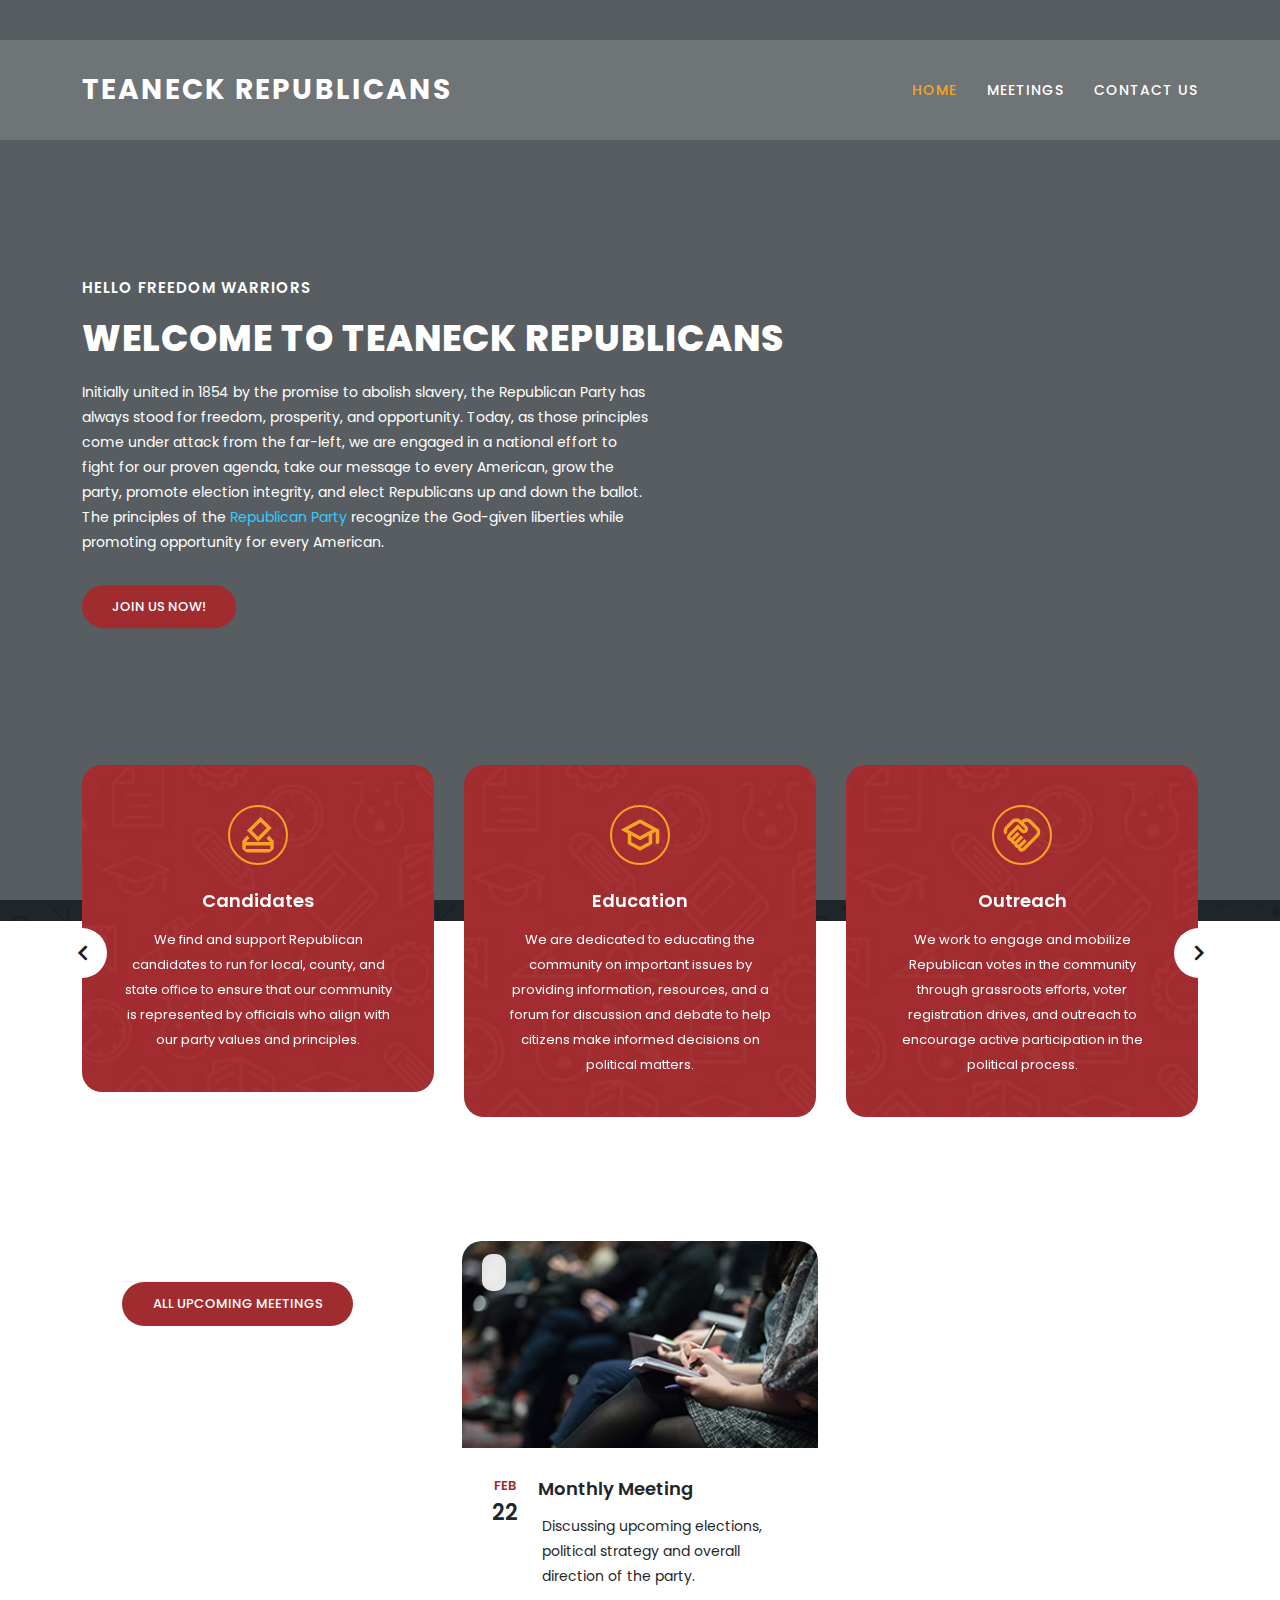
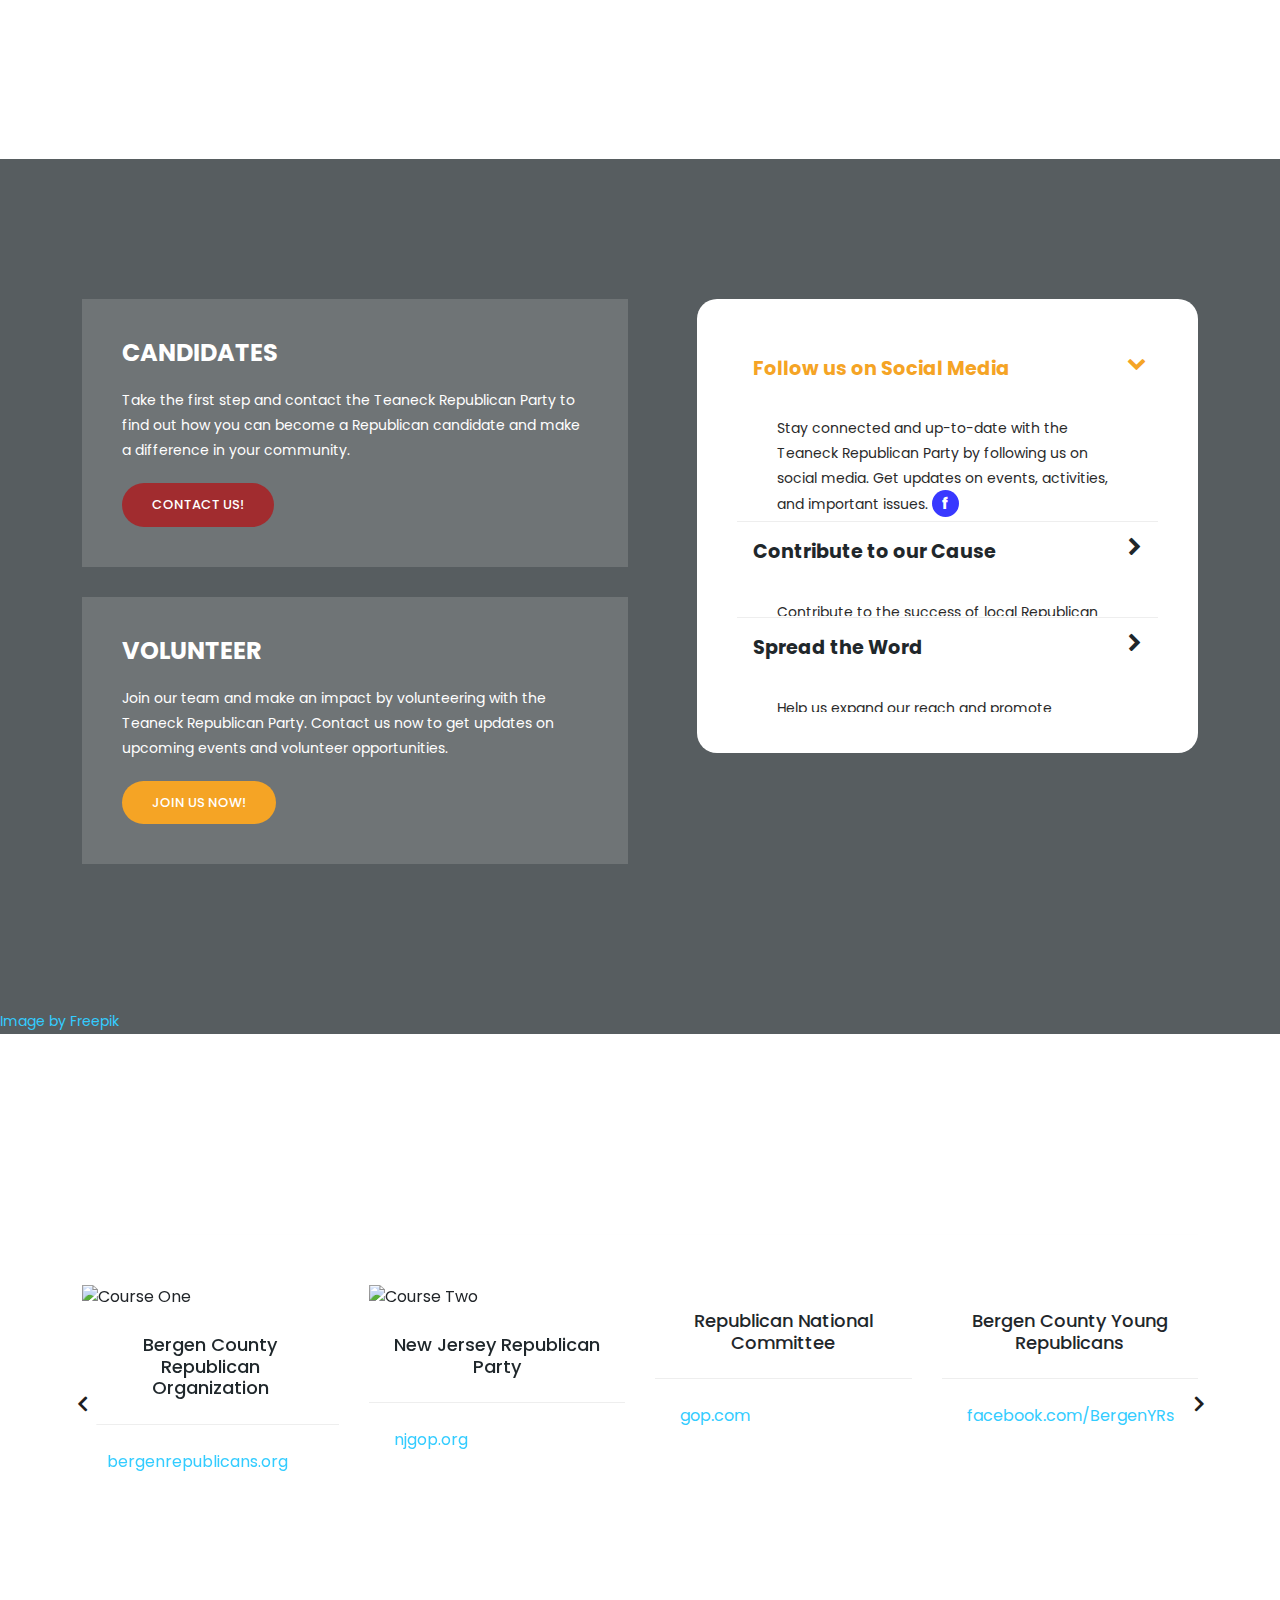
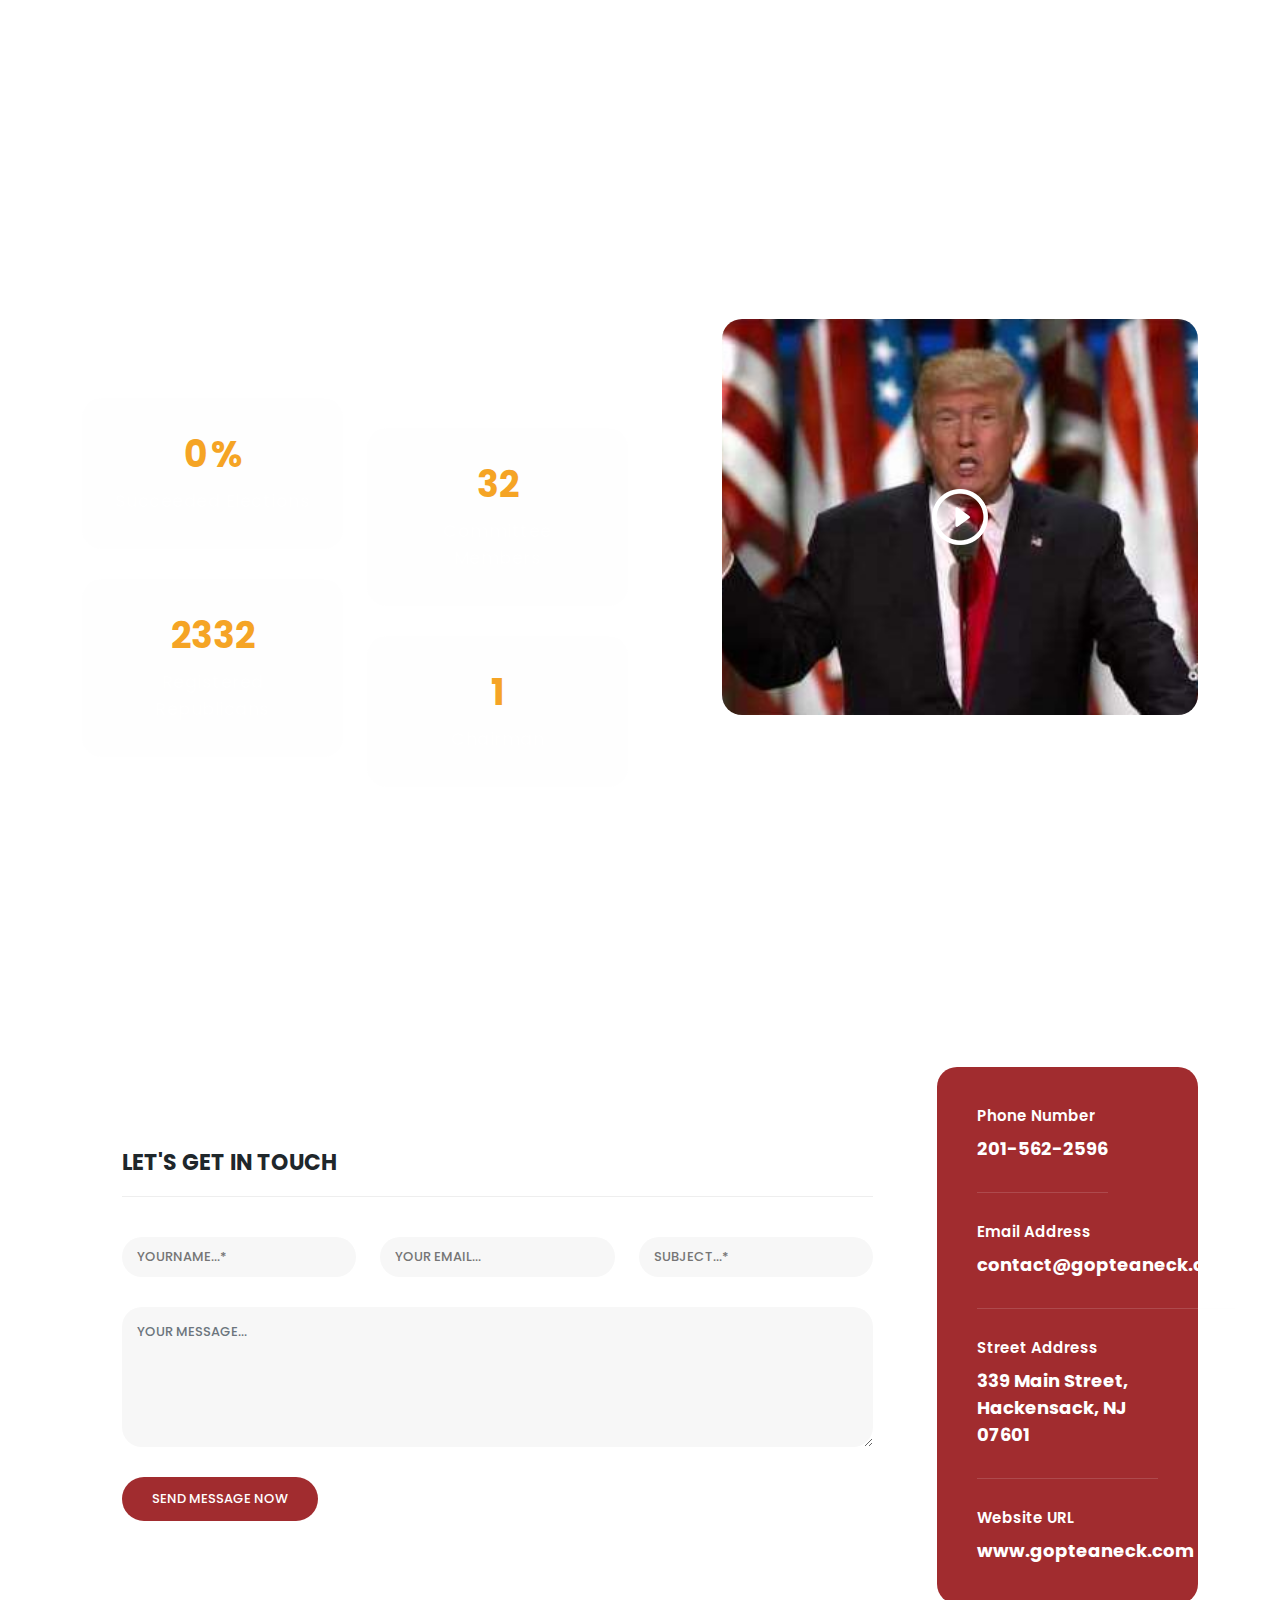
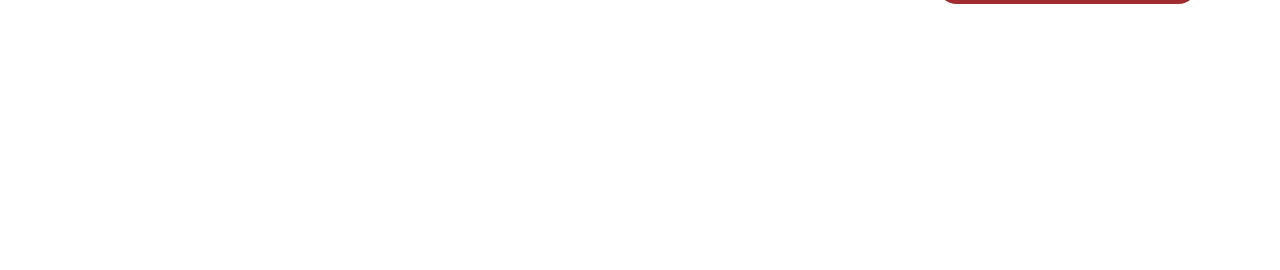
==== commit 8761b79f: "Customized Icons and Updated Copyright" ====
--- a/index.html
+++ b/index.html
@@ -103,7 +103,7 @@
           
             <div class="item">
               <div class="icon">
-                <img src="assets/images/service-icon-01.png" alt="">
+                <img src="./assets/images/ballot-outline-sharp.svg" alt="">
               </div>
               <div class="down-content">
                 <h4>Candidates</h4>
@@ -113,7 +113,7 @@
             
             <div class="item">
               <div class="icon">
-                <img src="assets/images/service-icon-02.png" alt="">
+                <img src="./assets/images/school-outline.svg" alt="">
               </div>
               <div class="down-content">
                 <h4>Education</h4>
@@ -123,8 +123,7 @@
             
             <div class="item">
               <div class="icon">
-                <img src="assets/images/service-icon-03.png" alt="">
-              </div>
+                <img style="--padding: 8px;" src="./assets/images/handshake-outline.svg" alt="">              </div>
               <div class="down-content">
                 <h4>Outreach</h4>
                 <p>We work to engage and mobilize Republican votes in the community through grassroots efforts, voter registration drives, and outreach to encourage active participation in the political process.</p>
@@ -133,7 +132,7 @@
             
             <div class="item">
               <div class="icon">
-                <img src="assets/images/service-icon-02.png" alt="">
+                <img style="--padding: 8px;" src="./assets/images/calendar-outline.svg" alt="">
               </div>
               <div class="down-content">
                 <h4>Meetings</h4>
@@ -143,7 +142,7 @@
             
             <div class="item">
               <div class="icon">
-                <img src="assets/images/service-icon-03.png" alt="">
+                <img style="--padding: 5px" src="./assets/images/podium-outline.svg" alt="">
               </div>
               <div class="down-content">
                 <h4>Advocacy</h4>
--- a/assets/css/templatemo-edu-meeting.css
+++ b/assets/css/templatemo-edu-meeting.css
@@ -573,6 +573,7 @@
 @media (max-width: 767px) {
   .header-area .main-nav .logo {
     color: #1e1e1e;
+    font-size: initial;
   }
   .header-area.header-sticky .nav li a:hover,
   .header-area.header-sticky .nav li a.active {
@@ -792,6 +793,13 @@
 .services .item .icon {
   max-width: 60px;
   margin: 0 auto;
+}
+
+.services .item .icon img {
+  --padding: 7px;
+  border: 2px solid #f5a425;
+  border-radius: 50%;
+  padding: var(--padding);
 }
 
 .services .item h4 {
@@ -1806,7 +1814,7 @@
   }
 
   section.upcoming-meetings {
-    padding-top: 400px;
+    padding-top: 460px;
   }
 
   section.upcoming-meetings .categories {
@@ -1850,5 +1858,4 @@
   .header-area .main-nav .nav li ul.sub-menu li a {
     color: #1f272b;
   }
-
 }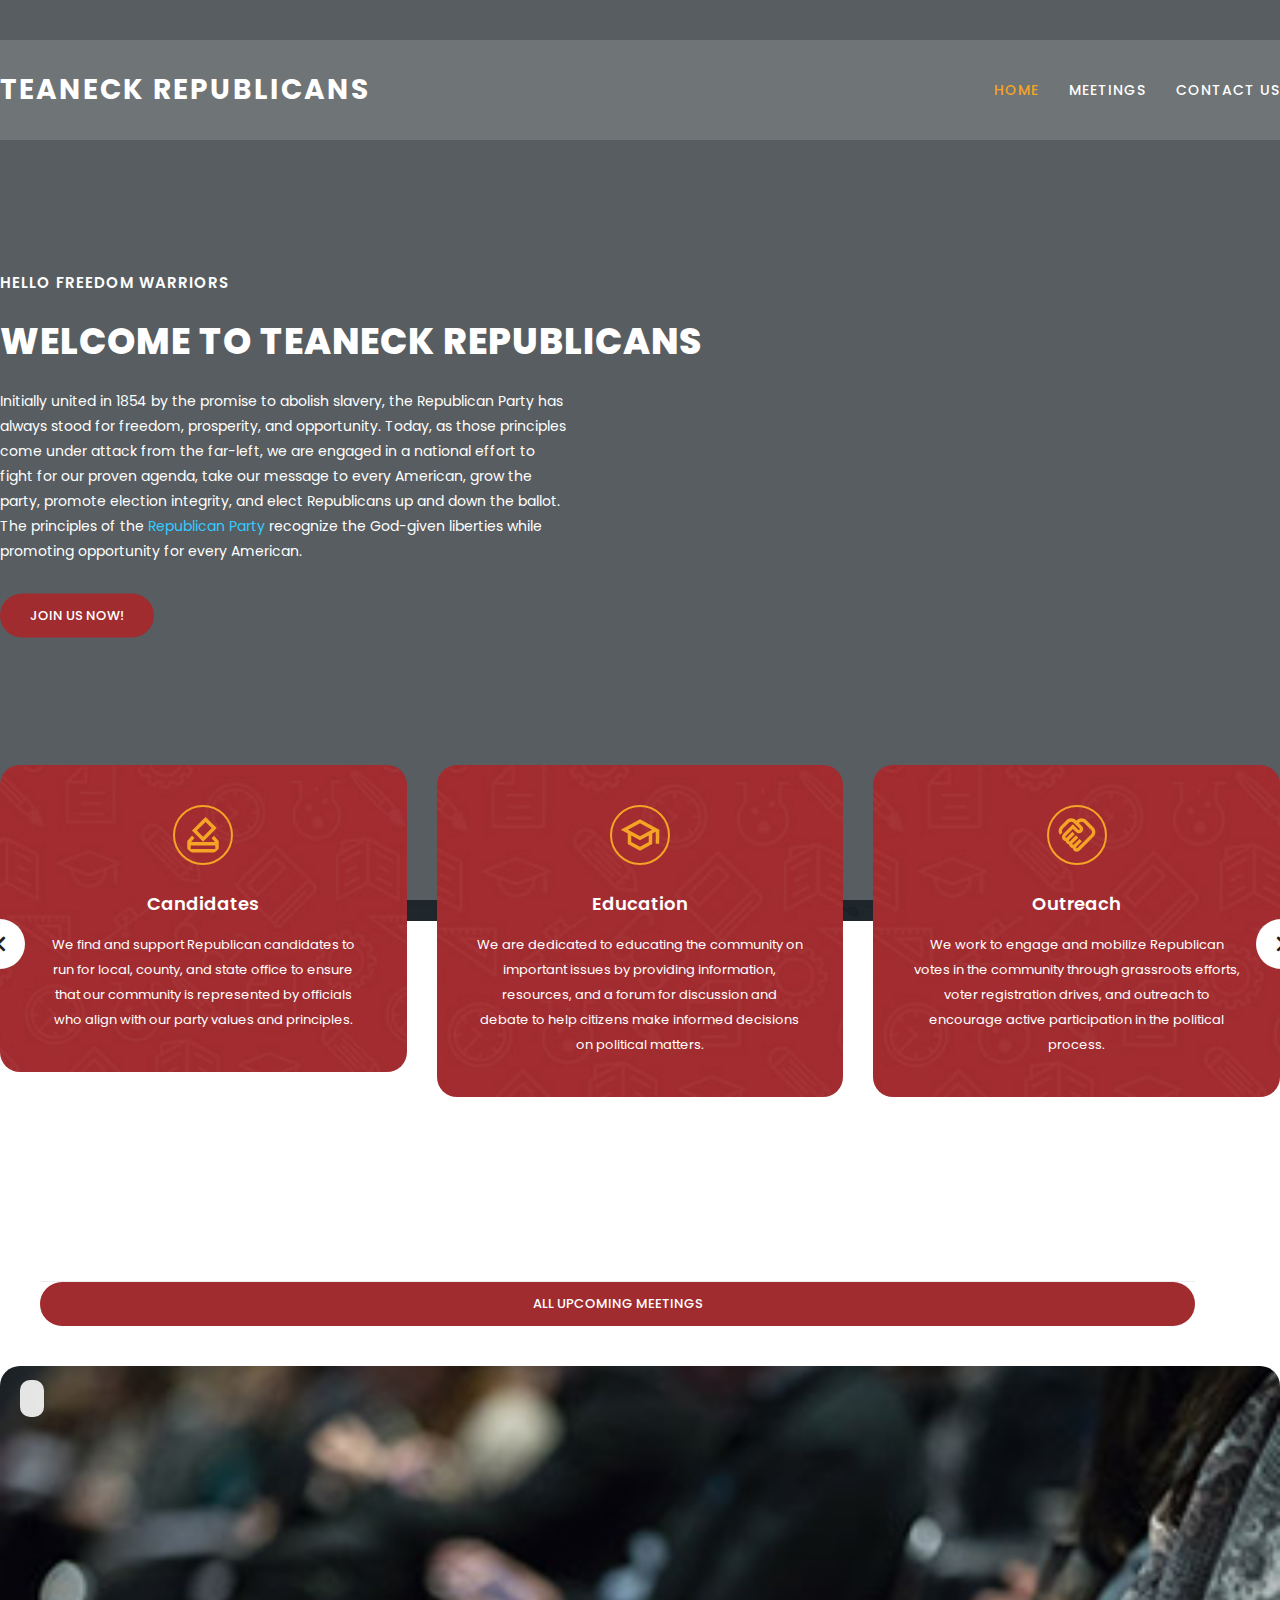
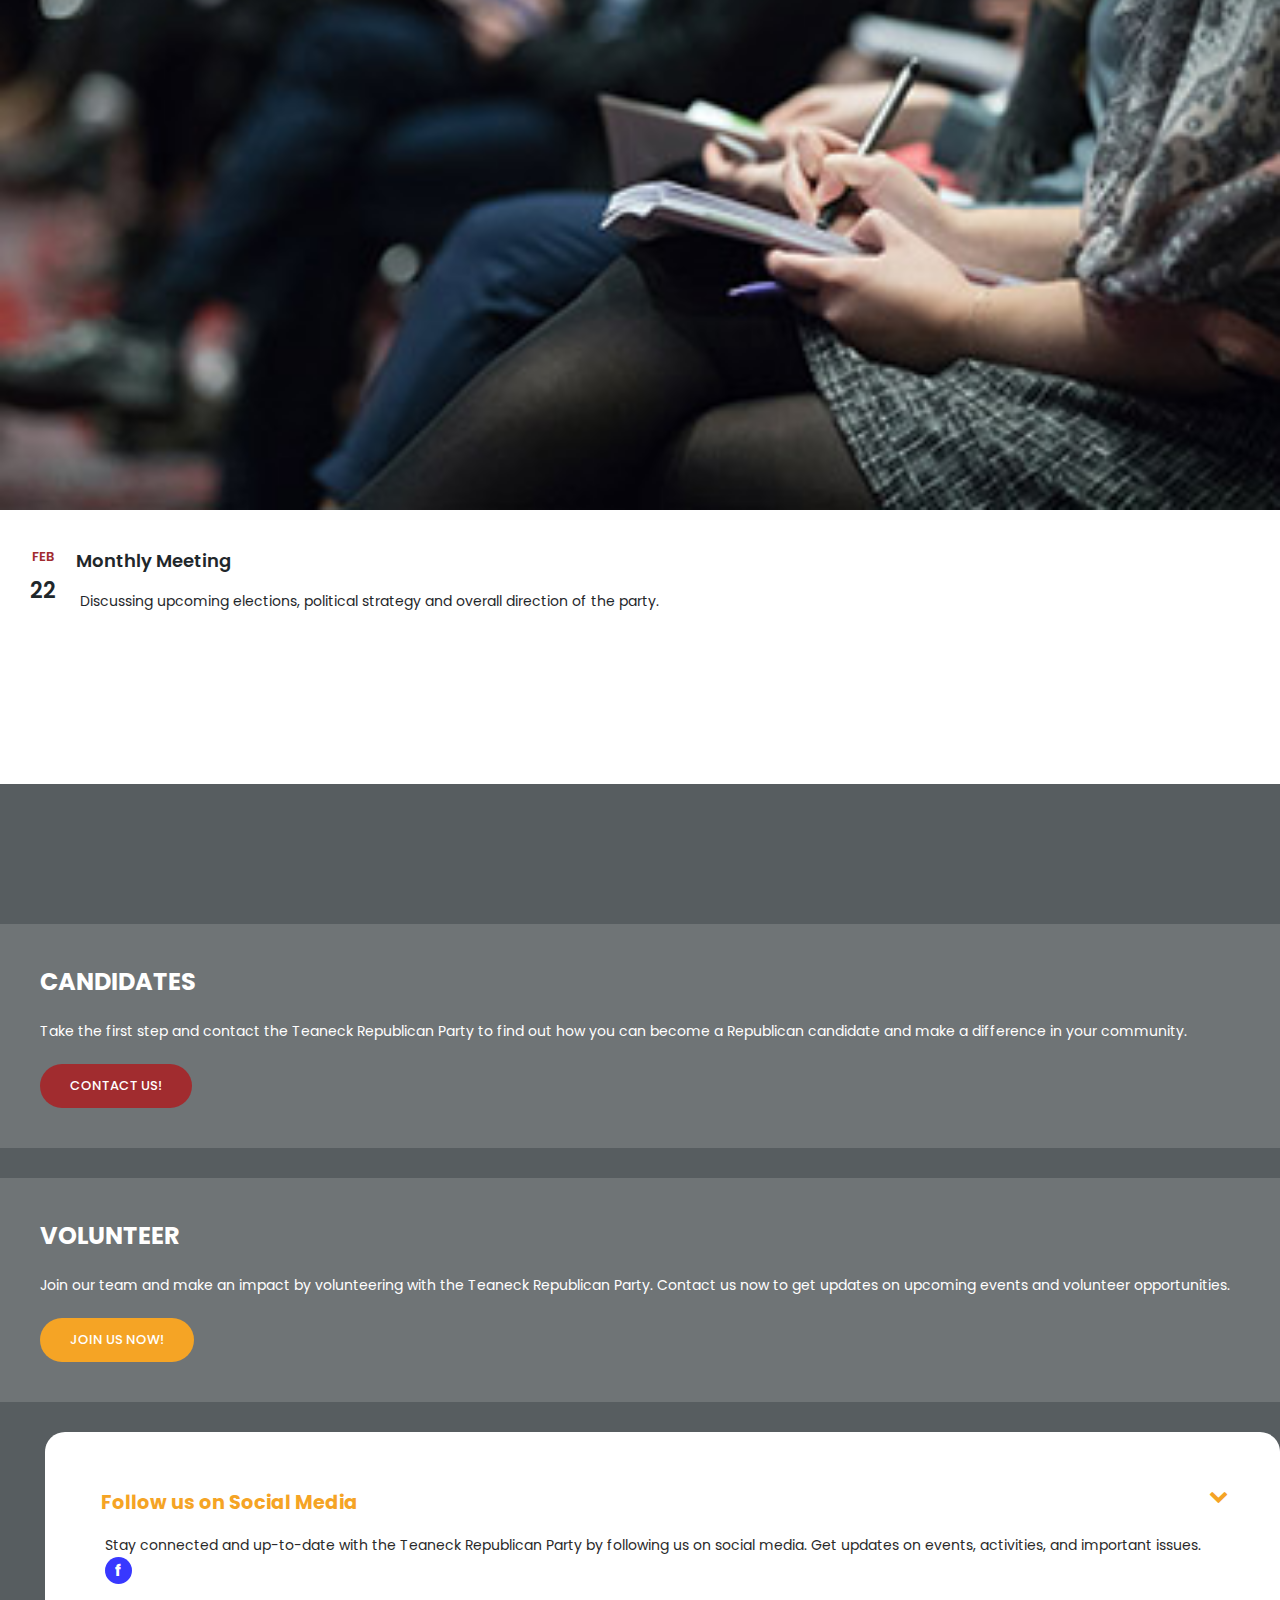
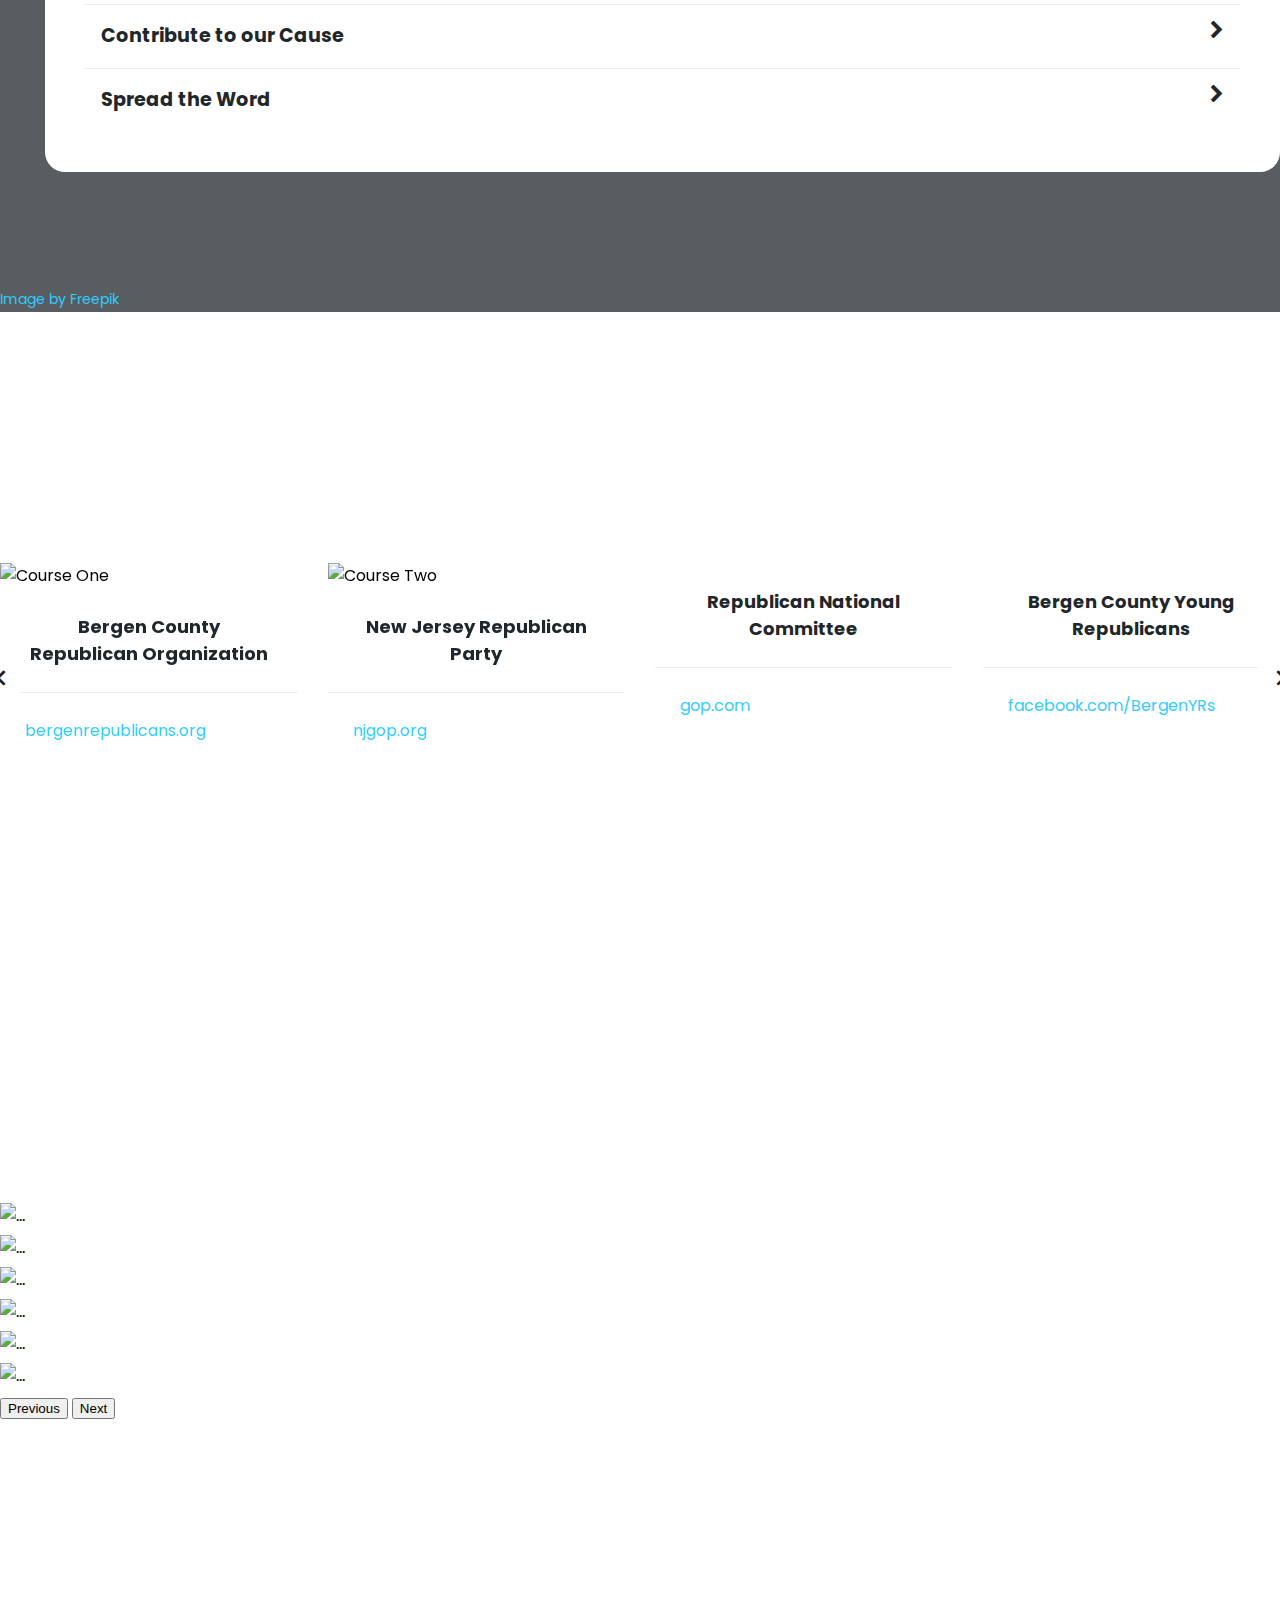
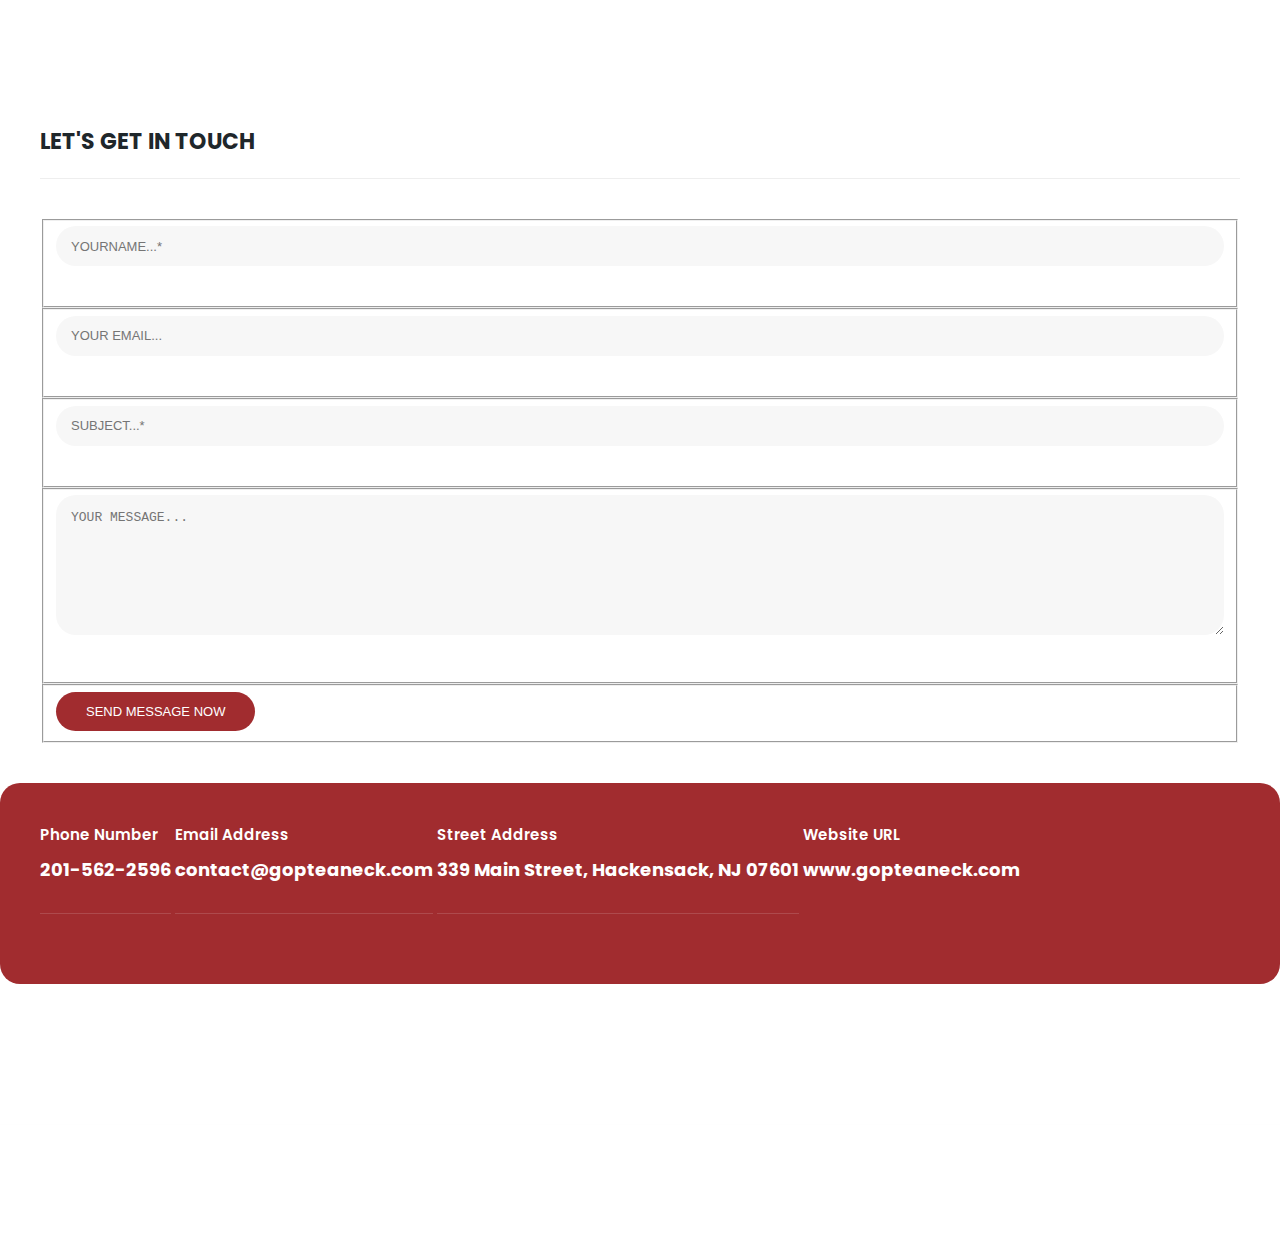
==== commit d5416090: "2023-03-05 Feb Meeting with pictures" ====
--- a/index.html
+++ b/index.html
@@ -5,28 +5,22 @@
 
     <meta charset="utf-8">
     <meta name="viewport" content="width=device-width, initial-scale=1, shrink-to-fit=no">
-    <meta name="description" content="">
+    <meta name="description" content="Teaneck NJ 07666 Repulicans - committed to the citzens of Teaneck">
     <meta name="author" content="Teaneck Republicans">
     <link href="https://fonts.googleapis.com/css?family=Poppins:100,200,300,400,500,600,700,800,900" rel="stylesheet">
 
     <title>Teaneck Republicans</title>
     <link rel="icon" type="image/x-icon" href="assets/images/favicon.ico">
     <!-- Bootstrap core CSS -->
-    <link href="vendor/bootstrap/css/bootstrap.min.css" rel="stylesheet">
-
+    <!-- link href="vendor/bootstrap/css/bootstrap.min.css" rel="stylesheet" -->
+    <link href="https://cdn.jsdelivr.net/npm/bootstrap@5.0.2/dist/css/bootstrap.min.css" rel="stylesheet" integrity="sha384-EVSTQN3/azprG1Anm3QDgpJLIm9Nao0Yz1ztcQTwFspd3yD65VohhpuuCOmLASjC" crossorigin="anonymous">
 
     <!-- Additional CSS Files -->
     <link rel="stylesheet" href="assets/css/fontawesome.css">
     <link rel="stylesheet" href="assets/css/templatemo-edu-meeting.css">
     <link rel="stylesheet" href="assets/css/owl.css">
     <link rel="stylesheet" href="assets/css/lightbox.css">
-<!--
-
-TemplateMo 569 Edu Meeting
-
-https://templatemo.com/tm-569-edu-meeting
-
--->
+
   </head>
 
 <body>
@@ -591,51 +585,55 @@
     </div>
   </section>
 
+
+
   <section class="our-facts">
     <div class="container">
       <div class="row">
-        <div class="col-lg-6">
+        <div class="col-lg-8">
           <div class="row">
             <div class="col-lg-12">
-              <h2>A Few Facts About Teaneck Republican Party</h2>
-            </div>
-            <div class="col-lg-6">
-              <div class="row">
-                <div class="col-12">
-                  <div class="count-area-content percentage">
-                    <div class="count-digit">0</div>
-                    <div class="count-title">Succeeded Elections</div>
-                  </div>
-                </div>
-                <div class="col-12">
-                  <div class="count-area-content">
-                    <div class="count-digit">2332</div>
-                    <div class="count-title">Registered Republicans</div>
-                  </div>
-                </div>
-              </div>
-            </div>
-            <div class="col-lg-6">
-              <div class="row">
-                <div class="col-12">
-                  <div class="count-area-content new-students">
-                    <div class="count-digit">32</div>
-                    <div class="count-title">Committee Members</div>
-                  </div>
-                </div> 
-                <div class="col-12">
-                  <div class="count-area-content">
-                    <div class="count-digit">1</div>
-                    <div class="count-title">Chairman</div>
-                  </div>
-                </div>
-              </div>
-            </div>
-          </div>
-        </div> 
-        <div class="col-lg-6 align-self-center">
-          <div class="video">
-            <a href="https://www.youtube.com/watch?v=pWcez2OwT9s" target="_blank"><img src="assets/images/play-icon.png" alt=""></a>
+              <h2>Teaneck Republicans in our community</h2>
+            </div>
+            <div class="row">
+            <div class="col-lg-12">
+
+              <div id="carouselExampleFade" class="carousel slide carousel-fade" data-bs-ride="carousel">
+                <div class="carousel-inner">
+
+                  <div class="carousel-item active" data-bs-interval="10000">
+                    <img src="assets/images/pictures/20220530_151534_HDR.jpg" class="d-block w-100" alt="...">
+                  </div>
+                  <div class="carousel-item">
+                    <img src="assets/images/pictures/20220530_151534_HDR.jpg" class="d-block w-100" alt="...">
+                  </div>
+                  <div class="carousel-item">
+                    <img src="assets/images/pictures/20220530_153638.jpg" class="d-block w-100" alt="...">
+                  </div>
+                  <div class="carousel-item">
+                    <img src="assets/images/pictures/20220530_170141.jpg" class="d-block w-100" alt="...">
+                  </div>
+                  <div class="carousel-item">
+                    <img src="assets/images/pictures/20220802_170135.jpg" class="d-block w-100" alt="...">
+                  </div>
+                  <div class="carousel-item">
+                    <img src="assets/images/pictures/20220802_170153.jpg" class="d-block w-100" alt="...">
+                  </div>
+
+                </div>
+                <button class="carousel-control-prev" type="button" data-bs-target="#carouselExampleFade" data-bs-slide="prev">
+                  <span class="carousel-control-prev-icon" aria-hidden="true"></span>
+                  <span class="visually-hidden">Previous</span>
+                </button>
+                <button class="carousel-control-next" type="button" data-bs-target="#carouselExampleFade" data-bs-slide="next">
+                  <span class="carousel-control-next-icon" aria-hidden="true"></span>
+                  <span class="visually-hidden">Next</span>
+                </button>
+              </div>
+
+
+            </div>
+            </div>
           </div>
         </div>
       </div>
@@ -716,7 +714,8 @@
   <!-- Scripts -->
   <!-- Bootstrap core JavaScript -->
     <script src="vendor/jquery/jquery.min.js"></script>
-    <script src="vendor/bootstrap/js/bootstrap.bundle.min.js"></script>
+    <!-- script src="vendor/bootstrap/js/bootstrap.bundle.min.js"></script -->
+    <script src="https://cdn.jsdelivr.net/npm/bootstrap@5.0.2/dist/js/bootstrap.bundle.min.js" integrity="sha384-MrcW6ZMFYlzcLA8Nl+NtUVF0sA7MsXsP1UyJoMp4YLEuNSfAP+JcXn/tWtIaxVXM" crossorigin="anonymous"></script>
 
     <script src="assets/js/isotope.min.js"></script>
     <script src="assets/js/owl-carousel.js"></script>
@@ -773,5 +772,4 @@
     </script>
 </body>
 
-</body>
 </html>--- a/assets/css/templatemo-edu-meeting.css
+++ b/assets/css/templatemo-edu-meeting.css
@@ -34,7 +34,7 @@
 reset
 --------------------------------------------- 
 */
-html, body, div, span, applet, object, iframe, h1, h2, h3, h4, h5, h6, p, blockquote, div
+html, body, div, span, applet, object, iframe, h1, h2, h3, h4, h5, h6, p, blockquote, div,
 pre, a, abbr, acronym, address, big, cite, code, del, dfn, em, font, img, ins, kbd, q,
 s, samp, small, strike, strong, sub, sup, tt, var, b, u, i, center, dl, dt, dd, ol, ul, li,
 figure, header, nav, section, article, aside, footer, figcaption {
